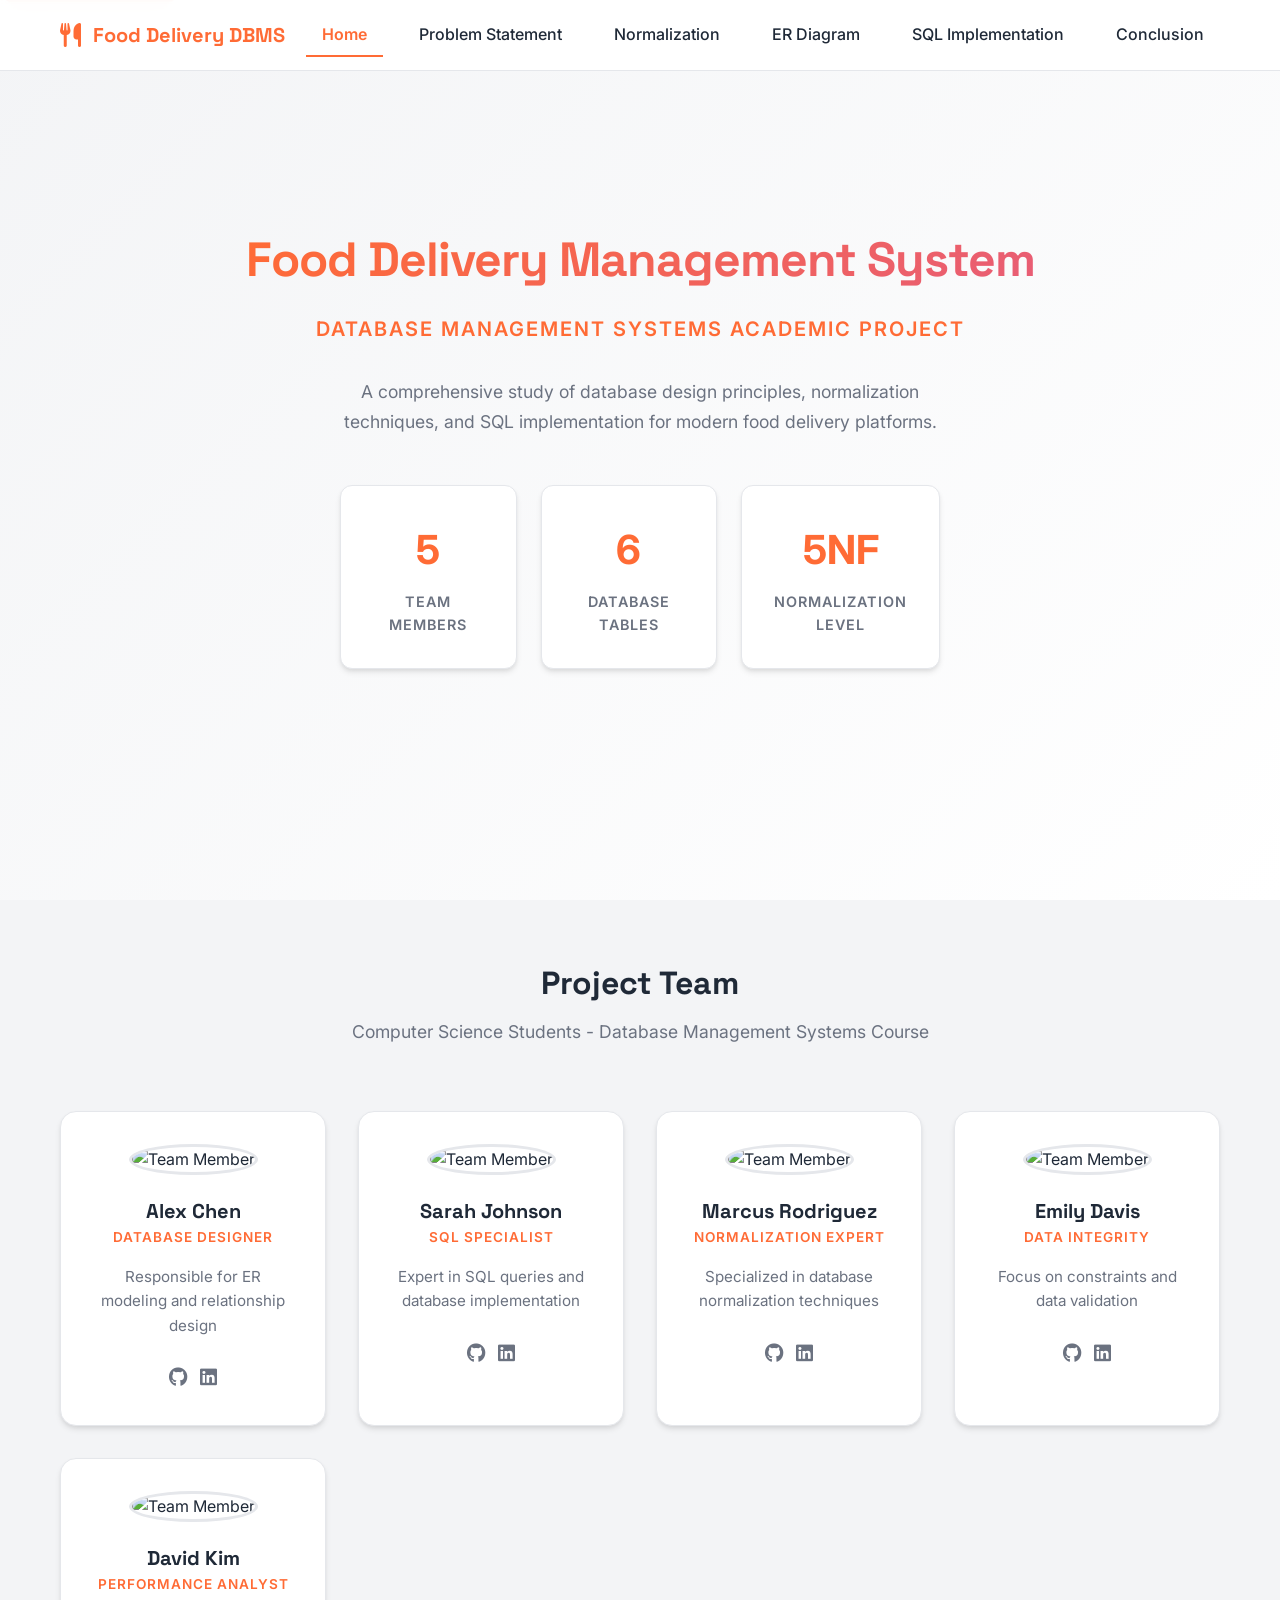
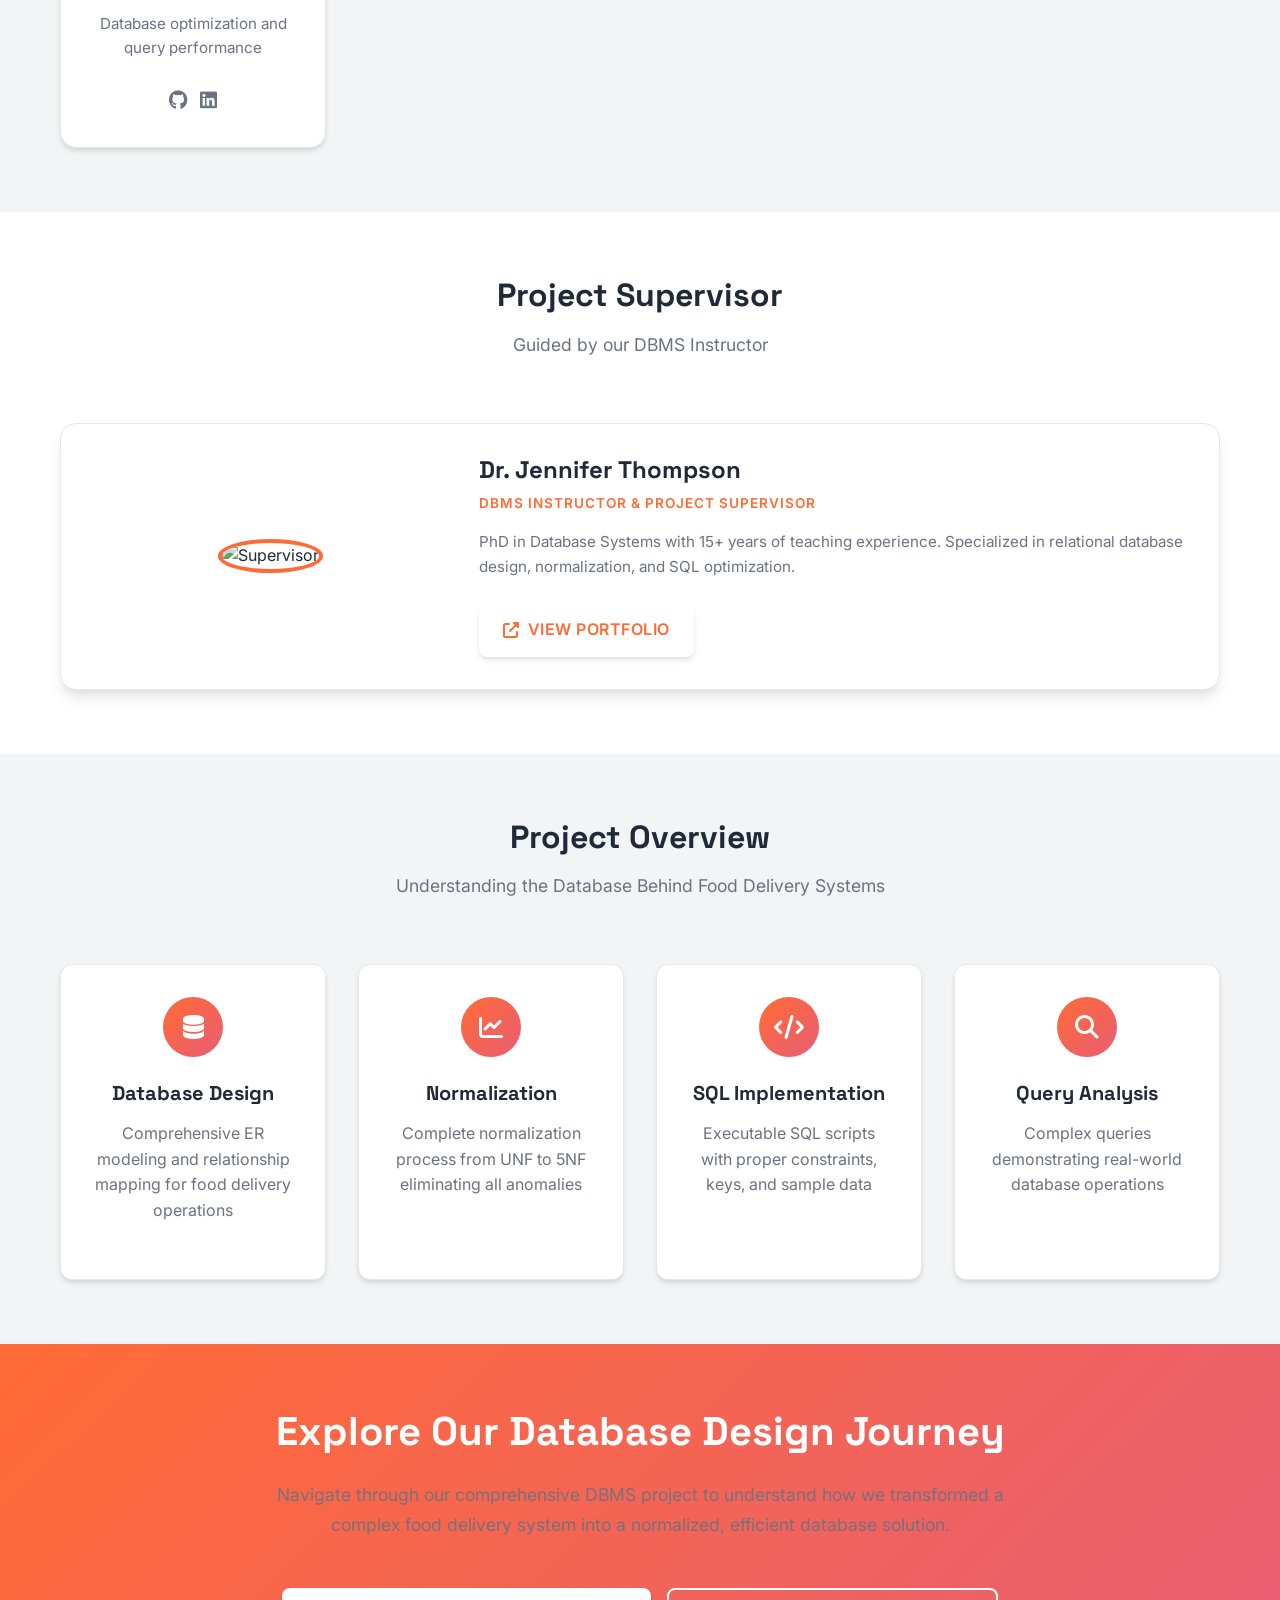
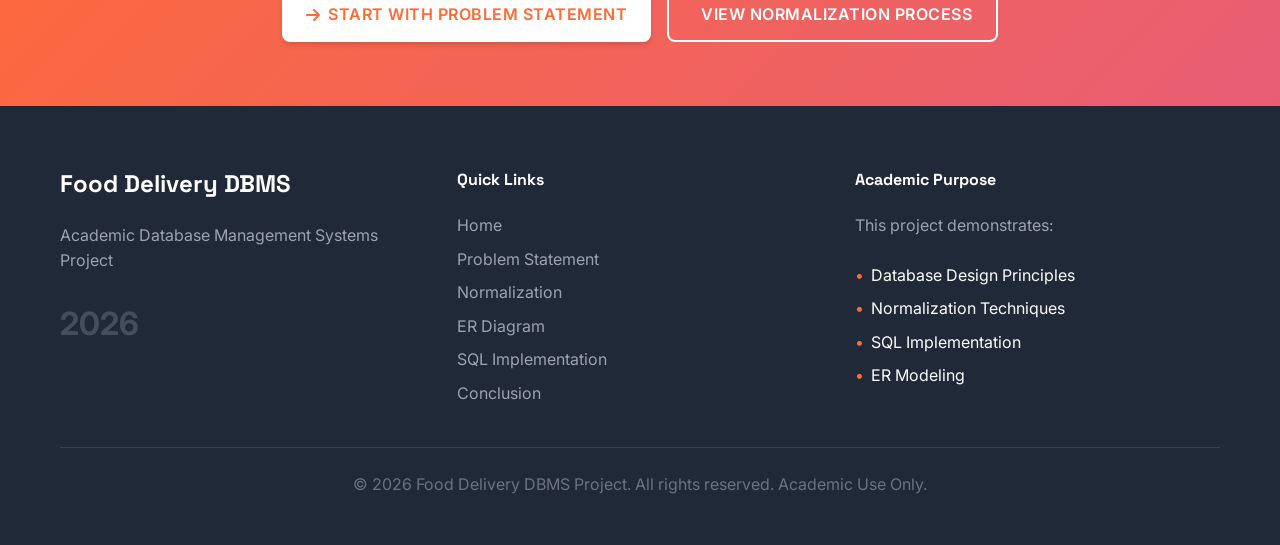
==== index.html @ e5bb0748 "intial commit" ====
<!DOCTYPE html>
<html lang="en">
<head>
    <meta charset="UTF-8">
    <meta name="viewport" content="width=device-width, initial-scale=1.0">
    <title>Food Delivery Management System - DBMS Project</title>
    <meta name="description" content="Academic Database Management Systems project for Food Delivery Management">
    <meta name="keywords" content="DBMS, Database, Food Delivery, Academic Project, Normalization">
    <meta name="author" content="Computer Science Students">
    
    <!-- Favicon -->
    <link rel="icon" type="image/x-icon" href="data:image/svg+xml,<svg xmlns=%22http://www.w3.org/2000/svg%22 viewBox=%220 0 100 100%22><text y=%22.9em%22 font-size=%2290%22>🍕</text></svg>">
    
    <!-- CSS -->
    <link rel="stylesheet" href="css/style.css">
    
    <!-- Google Fonts -->
    <link rel="preconnect" href="https://fonts.googleapis.com">
    <link rel="preconnect" href="https://fonts.gstatic.com" crossorigin>
    <link href="https://fonts.googleapis.com/css2?family=Inter:wght@300;400;500;600;700&family=Space+Grotesk:wght@400;500;600;700&display=swap" rel="stylesheet">
    
    <!-- Font Awesome for icons -->
    <link rel="stylesheet" href="https://cdnjs.cloudflare.com/ajax/libs/font-awesome/6.4.0/css/all.min.css">
</head>
<body>
    <!-- Navigation -->
    <nav class="navbar">
        <div class="nav-container">
            <div class="nav-logo">
                <i class="fas fa-utensils"></i>
                <span>Food Delivery DBMS</span>
            </div>
            <ul class="nav-menu">
                <li class="nav-item">
                    <a href="index.html" class="nav-link active">Home</a>
                </li>
                <li class="nav-item">
                    <a href="problem.html" class="nav-link">Problem Statement</a>
                </li>
                <li class="nav-item">
                    <a href="normalization.html" class="nav-link">Normalization</a>
                </li>
                <li class="nav-item">
                    <a href="erdiagram.html" class="nav-link">ER Diagram</a>
                </li>
                <li class="nav-item">
                    <a href="sql.html" class="nav-link">SQL Implementation</a>
                </li>
                <li class="nav-item">
                    <a href="conclusion.html" class="nav-link">Conclusion</a>
                </li>
            </ul>
            <div class="hamburger">
                <span class="bar"></span>
                <span class="bar"></span>
                <span class="bar"></span>
            </div>
        </div>
    </nav>

    <!-- Hero Section -->
    <header class="hero">
        <div class="hero-content">
            <div class="hero-text" data-animate="fade-slide-up">
                <h1>Food Delivery Management System</h1>
                <p class="subtitle">Database Management Systems Academic Project</p>
                <p class="description">
                    A comprehensive study of database design principles, normalization techniques, 
                    and SQL implementation for modern food delivery platforms.
                </p>
            </div>
            <div class="hero-stats" data-animate="fade-slide-up" data-delay="0.2">
                <div class="stat-card">
                    <div class="stat-number">5</div>
                    <div class="stat-label">Team Members</div>
                </div>
                <div class="stat-card">
                    <div class="stat-number">6</div>
                    <div class="stat-label">Database Tables</div>
                </div>
                <div class="stat-card">
                    <div class="stat-number">5NF</div>
                    <div class="stat-label">Normalization Level</div>
                </div>
            </div>
        </div>
    </header>

    <!-- Team Section -->
    <section class="team-section">
        <div class="container">
            <div class="section-header" data-animate="fade-slide-up">
                <h2>Project Team</h2>
                <p>Computer Science Students - Database Management Systems Course</p>
            </div>
            
            <div class="team-grid">
                <!-- Team Member 1 -->
                <div class="team-card" data-animate="card-entrance" data-delay="0.1">
                    <div class="team-avatar">
                        <img src="https://images.unsplash.com/photo-1472099645785-5658abf4ff4e?w=150&h=150&fit=crop&crop=face" alt="Team Member">
                        <div class="avatar-glow"></div>
                    </div>
                    <div class="team-info">
                        <h3>Alex Chen</h3>
                        <p class="role">Database Designer</p>
                        <p class="bio">Responsible for ER modeling and relationship design</p>
                        <div class="social-links">
                            <a href="#" aria-label="GitHub Profile"><i class="fab fa-github"></i></a>
                            <a href="#" aria-label="LinkedIn Profile"><i class="fab fa-linkedin"></i></a>
                        </div>
                    </div>
                </div>

                <!-- Team Member 2 -->
                <div class="team-card" data-animate="card-entrance" data-delay="0.2">
                    <div class="team-avatar">
                        <img src="https://images.unsplash.com/photo-1494790108755-2616b612b786?w=150&h=150&fit=crop&crop=face" alt="Team Member">
                        <div class="avatar-glow"></div>
                    </div>
                    <div class="team-info">
                        <h3>Sarah Johnson</h3>
                        <p class="role">SQL Specialist</p>
                        <p class="bio">Expert in SQL queries and database implementation</p>
                        <div class="social-links">
                            <a href="#" aria-label="GitHub Profile"><i class="fab fa-github"></i></a>
                            <a href="#" aria-label="LinkedIn Profile"><i class="fab fa-linkedin"></i></a>
                        </div>
                    </div>
                </div>

                <!-- Team Member 3 -->
                <div class="team-card" data-animate="card-entrance" data-delay="0.3">
                    <div class="team-avatar">
                        <img src="https://images.unsplash.com/photo-1438761681033-6461ffad8d80?w=150&h=150&fit=crop&crop=face" alt="Team Member">
                        <div class="avatar-glow"></div>
                    </div>
                    <div class="team-info">
                        <h3>Marcus Rodriguez</h3>
                        <p class="role">Normalization Expert</p>
                        <p class="bio">Specialized in database normalization techniques</p>
                        <div class="social-links">
                            <a href="#" aria-label="GitHub Profile"><i class="fab fa-github"></i></a>
                            <a href="#" aria-label="LinkedIn Profile"><i class="fab fa-linkedin"></i></a>
                        </div>
                    </div>
                </div>

                <!-- Team Member 4 -->
                <div class="team-card" data-animate="card-entrance" data-delay="0.4">
                    <div class="team-avatar">
                        <img src="https://images.unsplash.com/photo-1507003211169-0a1dd7228f2d?w=150&h=150&fit=crop&crop=face" alt="Team Member">
                        <div class="avatar-glow"></div>
                    </div>
                    <div class="team-info">
                        <h3>Emily Davis</h3>
                        <p class="role">Data Integrity</p>
                        <p class="bio">Focus on constraints and data validation</p>
                        <div class="social-links">
                            <a href="#" aria-label="GitHub Profile"><i class="fab fa-github"></i></a>
                            <a href="#" aria-label="LinkedIn Profile"><i class="fab fa-linkedin"></i></a>
                        </div>
                    </div>
                </div>

                <!-- Team Member 5 -->
                <div class="team-card" data-animate="card-entrance" data-delay="0.5">
                    <div class="team-avatar">
                        <img src="https://images.unsplash.com/photo-1519085360753-af0119f7cbe7?w=150&h=150&fit=crop&crop=face" alt="Team Member">
                        <div class="avatar-glow"></div>
                    </div>
                    <div class="team-info">
                        <h3>David Kim</h3>
                        <p class="role">Performance Analyst</p>
                        <p class="bio">Database optimization and query performance</p>
                        <div class="social-links">
                            <a href="#" aria-label="GitHub Profile"><i class="fab fa-github"></i></a>
                            <a href="#" aria-label="LinkedIn Profile"><i class="fab fa-linkedin"></i></a>
                        </div>
                    </div>
                </div>
            </div>
        </div>
    </section>

    <!-- Supervisor Section -->
    <section class="supervisor-section">
        <div class="container">
            <div class="section-header" data-animate="fade-slide-up">
                <h2>Project Supervisor</h2>
                <p>Guided by our DBMS Instructor</p>
            </div>
            
            <div class="supervisor-card" data-animate="card-entrance" data-delay="0.1">
                <div class="supervisor-avatar">
                    <img src="https://images.unsplash.com/photo-1507003211169-0a1dd7228f2d?w=200&h=200&fit=crop&crop=face" alt="Supervisor">
                    <div class="avatar-glow supervisor-glow"></div>
                </div>
                <div class="supervisor-info">
                    <h3>Dr. Jennifer Thompson</h3>
                    <p class="role">DBMS Instructor & Project Supervisor</p>
                    <p class="bio">
                        PhD in Database Systems with 15+ years of teaching experience. 
                        Specialized in relational database design, normalization, and SQL optimization.
                    </p>
                    <div class="supervisor-actions">
                        <a href="#" class="btn btn-primary" aria-label="View Supervisor Portfolio">
                            <i class="fas fa-external-link-alt"></i> View Portfolio
                        </a>
                        <a href="mailto:jthompson@university.edu" class="btn btn-secondary" aria-label="Email Supervisor">
                            <i class="fas fa-envelope"></i> Contact
                        </a>
                    </div>
                </div>
            </div>
        </div>
    </section>

    <!-- Project Overview Section -->
    <section class="overview-section">
        <div class="container">
            <div class="section-header" data-animate="fade-slide-up">
                <h2>Project Overview</h2>
                <p>Understanding the Database Behind Food Delivery Systems</p>
            </div>
            
            <div class="overview-grid">
                <div class="overview-card" data-animate="card-entrance" data-delay="0.1">
                    <div class="card-icon">
                        <i class="fas fa-database"></i>
                    </div>
                    <h3>Database Design</h3>
                    <p>Comprehensive ER modeling and relationship mapping for food delivery operations</p>
                </div>
                
                <div class="overview-card" data-animate="card-entrance" data-delay="0.2">
                    <div class="card-icon">
                        <i class="fas fa-chart-line"></i>
                    </div>
                    <h3>Normalization</h3>
                    <p>Complete normalization process from UNF to 5NF eliminating all anomalies</p>
                </div>
                
                <div class="overview-card" data-animate="card-entrance" data-delay="0.3">
                    <div class="card-icon">
                        <i class="fas fa-code"></i>
                    </div>
                    <h3>SQL Implementation</h3>
                    <p>Executable SQL scripts with proper constraints, keys, and sample data</p>
                </div>
                
                <div class="overview-card" data-animate="card-entrance" data-delay="0.4">
                    <div class="card-icon">
                        <i class="fas fa-search"></i>
                    </div>
                    <h3>Query Analysis</h3>
                    <p>Complex queries demonstrating real-world database operations</p>
                </div>
            </div>
        </div>
    </section>

    <!-- Navigation CTA -->
    <section class="cta-section">
        <div class="container">
            <div class="cta-content" data-animate="fade-slide-up">
                <h2>Explore Our Database Design Journey</h2>
                <p class="cta-description">
                    Navigate through our comprehensive DBMS project to understand 
                    how we transformed a complex food delivery system into a normalized, 
                    efficient database solution.
                </p>
                <div class="cta-buttons">
                    <a href="problem.html" class="btn btn-primary">
                        <i class="fas fa-arrow-right"></i> Start with Problem Statement
                    </a>
                    <a href="normalization.html" class="btn btn-secondary">
                        <i class="fas fa-chart-network"></i> View Normalization Process
                    </a>
                </div>
            </div>
        </div>
    </section>

    <!-- Footer -->
    <footer class="footer">
        <div class="container">
            <div class="footer-content">
                <div class="footer-section">
                    <h3>Food Delivery DBMS</h3>
                    <p>Academic Database Management Systems Project</p>
                    <p class="footer-year">2026</p>
                </div>
                
                <div class="footer-section">
                    <h4>Quick Links</h4>
                    <ul>
                        <li><a href="index.html">Home</a></li>
                        <li><a href="problem.html">Problem Statement</a></li>
                        <li><a href="normalization.html">Normalization</a></li>
                        <li><a href="erdiagram.html">ER Diagram</a></li>
                        <li><a href="sql.html">SQL Implementation</a></li>
                        <li><a href="conclusion.html">Conclusion</a></li>
                    </ul>
                </div>
                
                <div class="footer-section">
                    <h4>Academic Purpose</h4>
                    <p>This project demonstrates:</p>
                    <ul class="footer-list">
                        <li>Database Design Principles</li>
                        <li>Normalization Techniques</li>
                        <li>SQL Implementation</li>
                        <li>ER Modeling</li>
                    </ul>
                </div>
            </div>
            
            <div class="footer-bottom">
                <p>&copy; 2026 Food Delivery DBMS Project. All rights reserved. Academic Use Only.</p>
            </div>
        </div>
    </footer>

    <!-- Scroll Progress Indicator -->
    <div class="scroll-progress">
        <div class="progress-bar"></div>
    </div>

    <!-- Back to Top Button -->
    <button class="back-to-top" aria-label="Back to top">
        <i class="fas fa-arrow-up"></i>
    </button>

    <!-- JavaScript -->
    <script src="js/script.js"></script>
</body>
</html>
---- css/style.css ----
/* CSS Custom Properties for Academic Theme */
:root {
    /* Food Delivery Color Palette */
    --primary-color: #FF6B35; /* Warm Orange */
    --secondary-color: #E85D75; /* Soft Red */
    --accent-color: #4CAF50; /* Fresh Green */
    --text-primary: #1f2937; /* Dark Gray */
    --text-secondary: #6b7280; /* Medium Gray */
    --text-light: #f9fafb; /* Light Text */
    --bg-primary: #ffffff; /* White Background */
    --bg-secondary: #f3f4f6; /* Light Gray Background */
    --card-bg: #ffffff; /* Card Background */
    --border-color: #e5e7eb; /* Border Color */
    
    /* Typography */
    --font-family-primary: 'Inter', -apple-system, BlinkMacSystemFont, 'Segoe UI', Roboto, sans-serif;
    --font-family-heading: 'Space Grotesk', monospace;
    
    /* Spacing */
    --spacing-xs: 8px;
    --spacing-sm: 16px;
    --spacing-md: 24px;
    --spacing-lg: 32px;
    --spacing-xl: 48px;
    --spacing-xxl: 64px;
    
    /* Shadows */
    --shadow-sm: 0 1px 2px 0 rgba(0, 0, 0, 0.05);
    --shadow-md: 0 4px 6px -1px rgba(0, 0, 0, 0.1), 0 2px 4px -1px rgba(0, 0, 0, 0.06);
    --shadow-lg: 0 10px 15px -3px rgba(0, 0, 0, 0.1), 0 4px 6px -2px rgba(0, 0, 0, 0.05);
    
    /* Transitions */
    --transition-speed: 0.3s;
    --easing-function: cubic-bezier(0.4, 0, 0.2, 1);
}

/* Reduced Motion Support */
@media (prefers-reduced-motion: reduce) {
    :root {
        --transition-speed: 0.1s;
    }
}

/* Base Styles */
* {
    box-sizing: border-box;
    margin: 0;
    padding: 0;
}

html {
    scroll-behavior: smooth;
}

body {
    font-family: var(--font-family-primary);
    color: var(--text-primary);
    line-height: 1.6;
    background-color: var(--bg-primary);
}

/* Container */
.container {
    max-width: 1200px;
    margin: 0 auto;
    padding: 0 20px;
}

/* Typography */
h1, h2, h3, h4, h5, h6 {
    font-family: var(--font-family-heading);
    font-weight: 700;
    line-height: 1.2;
    margin-bottom: var(--spacing-md);
    color: var(--text-primary);
}

h1 {
    font-size: 3rem;
    letter-spacing: -1px;
}

h2 {
    font-size: 2.5rem;
    margin-bottom: var(--spacing-sm);
}

h3 {
    font-size: 1.5rem;
}

p {
    margin-bottom: var(--spacing-md);
    color: var(--text-secondary);
    font-size: 1rem;
}

.subtitle {
    font-size: 1.25rem;
    color: var(--primary-color);
    font-weight: 600;
    text-transform: uppercase;
    letter-spacing: 2px;
    margin-bottom: var(--spacing-lg);
}

/* Navigation */
.navbar {
    position: fixed;
    top: 0;
    left: 0;
    width: 100%;
    background: rgba(255, 255, 255, 0.95);
    backdrop-filter: blur(10px);
    -webkit-backdrop-filter: blur(10px);
    border-bottom: 1px solid var(--border-color);
    z-index: 1000;
    transition: all var(--transition-speed) var(--easing-function);
}

.nav-container {
    max-width: 1200px;
    margin: 0 auto;
    padding: 0 20px;
    display: flex;
    justify-content: space-between;
    align-items: center;
    height: 70px;
}

.nav-logo {
    display: flex;
    align-items: center;
    gap: 12px;
    font-family: var(--font-family-heading);
    font-weight: 700;
    font-size: 1.25rem;
    color: var(--primary-color);
    text-decoration: none;
}

.nav-logo i {
    font-size: 1.5rem;
}

.nav-menu {
    display: flex;
    list-style: none;
    gap: 20px;
}

.nav-link {
    text-decoration: none;
    color: var(--text-primary);
    font-weight: 500;
    padding: 8px 16px;
    border-radius: 6px;
    transition: all var(--transition-speed) var(--easing-function);
    position: relative;
}

.nav-link:hover {
    color: var(--primary-color);
    background-color: rgba(255, 107, 53, 0.1);
}

.nav-link.active {
    color: var(--primary-color);
    font-weight: 600;
}

.nav-link.active::after {
    content: '';
    position: absolute;
    bottom: -5px;
    left: 0;
    width: 100%;
    height: 2px;
    background-color: var(--primary-color);
}

.hamburger {
    display: none;
    flex-direction: column;
    cursor: pointer;
}

.bar {
    width: 25px;
    height: 3px;
    background-color: var(--text-primary);
    margin: 3px 0;
    transition: 0.3s;
    border-radius: 2px;
}

/* Hero Section */
.hero {
    min-height: 100vh;
    display: flex;
    align-items: center;
    justify-content: center;
    background: linear-gradient(135deg, var(--bg-secondary) 0%, var(--bg-primary) 100%);
    position: relative;
    padding: 100px 0;
}

.hero-content {
    text-align: center;
    max-width: 800px;
}

.hero-text h1 {
    margin-bottom: var(--spacing-md);
    background: linear-gradient(135deg, var(--primary-color), var(--secondary-color));
    -webkit-background-clip: text;
    -webkit-text-fill-color: transparent;
    background-clip: text;
}

.description {
    font-size: 1.1rem;
    color: var(--text-secondary);
    max-width: 600px;
    margin: 0 auto var(--spacing-xl);
    line-height: 1.7;
}

.hero-stats {
    display: grid;
    grid-template-columns: repeat(3, 1fr);
    gap: var(--spacing-md);
    max-width: 600px;
    margin: 0 auto;
}

.stat-card {
    background: var(--card-bg);
    padding: var(--spacing-lg);
    border-radius: 12px;
    box-shadow: var(--shadow-md);
    text-align: center;
    border: 1px solid var(--border-color);
    transition: all var(--transition-speed) var(--easing-function);
}

.stat-card:hover {
    transform: translateY(-5px);
    box-shadow: var(--shadow-lg);
    border-color: var(--primary-color);
}

.stat-number {
    font-size: 2.5rem;
    font-weight: 700;
    color: var(--primary-color);
    margin-bottom: 8px;
}

.stat-label {
    font-size: 0.9rem;
    color: var(--text-secondary);
    text-transform: uppercase;
    letter-spacing: 1px;
    font-weight: 600;
}

/* Section Headers */
.section-header {
    text-align: center;
    margin-bottom: var(--spacing-xxl);
}

.section-header h2 {
    font-size: 2rem;
    margin-bottom: var(--spacing-sm);
}

.section-header p {
    font-size: 1.1rem;
    color: var(--text-secondary);
    max-width: 600px;
    margin: 0 auto;
}

/* Team Section */
.team-section {
    padding: var(--spacing-xxl) 0;
    background-color: var(--bg-secondary);
}

.team-grid {
    display: grid;
    grid-template-columns: repeat(auto-fit, minmax(250px, 1fr));
    gap: var(--spacing-lg);
}

.team-card {
    background: var(--card-bg);
    padding: var(--spacing-lg);
    border-radius: 16px;
    box-shadow: var(--shadow-md);
    border: 1px solid var(--border-color);
    transition: all var(--transition-speed) var(--easing-function);
    text-align: center;
    position: relative;
    overflow: hidden;
}

.team-card::before {
    content: '';
    position: absolute;
    top: 0;
    left: 0;
    right: 0;
    height: 4px;
    background: linear-gradient(90deg, var(--primary-color), var(--secondary-color));
    transform: scaleX(0);
    transform-origin: left;
    transition: transform var(--transition-speed) var(--easing-function);
}

.team-card:hover {
    transform: translateY(-5px);
    box-shadow: var(--shadow-lg);
    border-color: var(--primary-color);
}

.team-card:hover::before {
    transform: scaleX(1);
}

.team-avatar {
    position: relative;
    margin-bottom: var(--spacing-md);
}

.team-avatar img {
    width: 100px;
    height: 100px;
    border-radius: 50%;
    border: 3px solid var(--border-color);
    object-fit: cover;
    transition: all var(--transition-speed) var(--easing-function);
}

.avatar-glow {
    position: absolute;
    top: 50%;
    left: 50%;
    width: 120px;
    height: 120px;
    border-radius: 50%;
    background: radial-gradient(circle, rgba(255, 107, 53, 0.2) 0%, transparent 70%);
    transform: translate(-50%, -50%);
    filter: blur(10px);
    opacity: 0;
    transition: opacity var(--transition-speed) var(--easing-function);
}

.team-card:hover .avatar-glow {
    opacity: 1;
}

.team-card:hover .team-avatar img {
    transform: scale(1.05);
    border-color: var(--primary-color);
}

.team-info h3 {
    font-size: 1.25rem;
    margin-bottom: 4px;
}

.role {
    color: var(--primary-color);
    font-weight: 600;
    font-size: 0.85rem;
    text-transform: uppercase;
    letter-spacing: 1px;
    margin-bottom: var(--spacing-sm);
}

.bio {
    font-size: 0.95rem;
    color: var(--text-secondary);
    margin-bottom: var(--spacing-md);
    line-height: 1.6;
}

.social-links {
    display: flex;
    justify-content: center;
    gap: 12px;
}

.social-links a {
    color: var(--text-secondary);
    font-size: 1.2rem;
    transition: all var(--transition-speed) var(--easing-function);
    text-decoration: none;
}

.social-links a:hover {
    color: var(--primary-color);
    transform: translateY(-2px);
}

/* Supervisor Section */
.supervisor-section {
    padding: var(--spacing-xxl) 0;
    background-color: var(--bg-primary);
}

.supervisor-card {
    background: var(--card-bg);
    border-radius: 16px;
    box-shadow: var(--shadow-lg);
    border: 1px solid var(--border-color);
    padding: var(--spacing-lg);
    display: grid;
    grid-template-columns: 1fr 2fr;
    gap: var(--spacing-lg);
    align-items: center;
    transition: all var(--transition-speed) var(--easing-function);
}

.supervisor-avatar {
    position: relative;
    justify-self: center;
}

.supervisor-avatar img {
    width: 150px;
    height: 150px;
    border-radius: 50%;
    border: 4px solid var(--primary-color);
    object-fit: cover;
}

.supervisor-glow {
    width: 170px;
    height: 170px;
    background: radial-gradient(circle, rgba(255, 107, 53, 0.3) 0%, transparent 70%);
}

.supervisor-info h3 {
    font-size: 1.5rem;
    margin-bottom: 8px;
}

.supervisor-actions {
    display: flex;
    gap: 12px;
    margin-top: var(--spacing-md);
}

/* Overview Section */
.overview-section {
    padding: var(--spacing-xxl) 0;
    background-color: var(--bg-secondary);
}

.overview-grid {
    display: grid;
    grid-template-columns: repeat(auto-fit, minmax(250px, 1fr));
    gap: var(--spacing-lg);
}

.overview-card {
    background: var(--card-bg);
    padding: var(--spacing-lg);
    border-radius: 12px;
    box-shadow: var(--shadow-md);
    border: 1px solid var(--border-color);
    transition: all var(--transition-speed) var(--easing-function);
    text-align: center;
}

.overview-card:hover {
    transform: translateY(-5px);
    box-shadow: var(--shadow-lg);
    border-color: var(--primary-color);
}

.card-icon {
    width: 60px;
    height: 60px;
    background: linear-gradient(135deg, var(--primary-color), var(--secondary-color));
    border-radius: 50%;
    display: flex;
    align-items: center;
    justify-content: center;
    margin: 0 auto var(--spacing-md);
    color: white;
    font-size: 1.5rem;
}

.overview-card h3 {
    font-size: 1.25rem;
    margin-bottom: var(--spacing-sm);
}

/* CTA Section */
.cta-section {
    padding: var(--spacing-xxl) 0;
    background: linear-gradient(135deg, var(--primary-color), var(--secondary-color));
    color: white;
    text-align: center;
}

.cta-content {
    max-width: 800px;
    margin: 0 auto;
}

.cta-content h2 {
    font-size: 2.5rem;
    margin-bottom: var(--spacing-md);
    color: white;
}

.cta-description {
    font-size: 1.1rem;
    margin-bottom: var(--spacing-xl);
    opacity: 0.9;
    line-height: 1.7;
}

.cta-buttons {
    display: flex;
    justify-content: center;
    gap: 16px;
    flex-wrap: wrap;
}

/* Buttons */
.btn {
    display: inline-flex;
    align-items: center;
    gap: 8px;
    padding: 12px 24px;
    border-radius: 8px;
    text-decoration: none;
    font-weight: 600;
    font-size: 1rem;
    transition: all var(--transition-speed) var(--easing-function);
    border: none;
    cursor: pointer;
    text-transform: uppercase;
    letter-spacing: 0.5px;
}

.btn-primary {
    background-color: white;
    color: var(--primary-color);
    box-shadow: var(--shadow-md);
}

.btn-primary:hover {
    transform: translateY(-2px);
    box-shadow: var(--shadow-lg);
}

.btn-secondary {
    background-color: transparent;
    color: white;
    border: 2px solid white;
}

.btn-secondary:hover {
    background-color: white;
    color: var(--primary-color);
}

/* Footer */
.footer {
    background-color: var(--text-primary);
    color: white;
    padding: var(--spacing-xxl) 0 var(--spacing-md);
}

.footer-content {
    display: grid;
    grid-template-columns: repeat(auto-fit, minmax(250px, 1fr));
    gap: var(--spacing-lg);
    margin-bottom: var(--spacing-lg);
}

.footer-section h3, .footer-section h4 {
    color: white;
    margin-bottom: var(--spacing-md);
}

.footer-section p {
    color: #9ca3af;
    margin-bottom: var(--spacing-md);
}

.footer-year {
    font-size: 2rem;
    font-weight: 700;
    opacity: 0.3;
    margin-bottom: 0;
}

.footer-section ul {
    list-style: none;
    padding: 0;
}

.footer-section li {
    margin-bottom: 8px;
}

.footer-section a {
    color: #9ca3af;
    text-decoration: none;
    transition: color var(--transition-speed) var(--easing-function);
}

.footer-section a:hover {
    color: white;
}

.footer-list li {
    position: relative;
    padding-left: 16px;
}

.footer-list li::before {
    content: '•';
    position: absolute;
    left: 0;
    color: var(--primary-color);
}

.footer-bottom {
    border-top: 1px solid #374151;
    padding-top: var(--spacing-md);
    text-align: center;
    color: #9ca3af;
}

/* Scroll Progress Indicator */
.scroll-progress {
    position: fixed;
    top: 0;
    left: 0;
    width: 100%;
    height: 4px;
    background: rgba(255, 255, 255, 0.1);
    z-index: 9999;
    backdrop-filter: blur(4px);
    -webkit-backdrop-filter: blur(4px);
}

.progress-bar {
    height: 100%;
    width: 0%;
    background: linear-gradient(90deg, var(--primary-color), var(--secondary-color), var(--accent-color));
    box-shadow: 0 0 10px rgba(255, 107, 53, 0.5);
    transition: width 0.1s linear;
}

/* Back to Top Button */
.back-to-top {
    position: fixed;
    bottom: 30px;
    right: 30px;
    width: 50px;
    height: 50px;
    border-radius: 50%;
    background: var(--primary-color);
    color: white;
    border: none;
    cursor: pointer;
    display: flex;
    align-items: center;
    justify-content: center;
    font-size: 1.2rem;
    box-shadow: var(--shadow-lg);
    transition: all var(--transition-speed) var(--easing-function);
    opacity: 0;
    visibility: hidden;
    z-index: 1000;
}

.back-to-top.visible {
    opacity: 1;
    visibility: visible;
}

.back-to-top:hover {
    transform: translateY(-3px);
    background-color: #e55a30;
}

/* Animations */
[data-animate="fade-slide-up"] {
    opacity: 0;
    transform: translateY(30px);
    transition: opacity var(--transition-speed) var(--easing-function), 
                transform var(--transition-speed) var(--easing-function);
}

[data-animate="card-entrance"] {
    opacity: 0;
    transform: translateY(40px) scale(0.95);
    transition: opacity var(--transition-speed) var(--easing-function),
                transform var(--transition-speed) var(--easing-function);
}

/* Active Animation States */
.animate-visible {
    opacity: 1 !important;
    transform: translateY(0) scale(1) !important;
}

/* Responsive Design */
@media (max-width: 768px) {
    .nav-menu {
        position: fixed;
        left: -100%;
        top: 70px;
        flex-direction: column;
        background-color: white;
        width: 100%;
        text-align: center;
        transition: 0.3s;
        box-shadow: var(--shadow-lg);
        padding: var(--spacing-lg);
        gap: 16px;
    }
    
    .nav-menu.active {
        left: 0;
    }
    
    .hamburger {
        display: flex;
    }
    
    .hamburger.active .bar:nth-child(2) {
        opacity: 0;
    }
    
    .hamburger.active .bar:nth-child(1) {
        transform: translateY(8px) rotate(45deg);
    }
    
    .hamburger.active .bar:nth-child(3) {
        transform: translateY(-8px) rotate(-45deg);
    }
    
    h1 {
        font-size: 2.5rem;
    }
    
    h2 {
        font-size: 2rem;
    }
    
    .hero-stats {
        grid-template-columns: 1fr;
        gap: var(--spacing-sm);
    }
    
    .supervisor-card {
        grid-template-columns: 1fr;
        text-align: center;
    }
    
    .cta-buttons {
        flex-direction: column;
        align-items: center;
    }
    
    .back-to-top {
        bottom: 20px;
        right: 20px;
        width: 40px;
        height: 40px;
        font-size: 1rem;
    }
}

@media (max-width: 480px) {
    .container {
        padding: 0 16px;
    }
    
    h1 {
        font-size: 2rem;
    }
    
    h2 {
        font-size: 1.5rem;
    }
    
    .team-card, .overview-card {
        padding: var(--spacing-md);
    }
    
    .supervisor-card {
        padding: var(--spacing-md);
    }
}

/* Print Styles */
@media print {
    body {
        background: white !important;
        color: black !important;
    }
    
    .navbar, .scroll-progress, .back-to-top, .hamburger {
        display: none !important;
    }
    
    .team-card, .overview-card, .supervisor-card {
        background: white !important;
        border: 1px solid #ccc !important;
        box-shadow: none !important;
        break-inside: avoid;
    }
    
    .hero {
        background: white !important;
    }
    
    .hero-text h1 {
        background: transparent !important;
        -webkit-background-clip: initial !important;
        color: black !important;
    }
    
    .footer {
        background: #f3f4f6 !important;
        color: black !important;
    }
    
    .footer-content {
        grid-template-columns: 1fr;
    }
}

/* High Contrast Mode */
@media (prefers-contrast: high) {
    :root {
        --border-color: #000000;
        --text-secondary: #000000;
    }
    
    .team-card, .overview-card, .supervisor-card {
        border: 2px solid #000000;
    }
    
    .nav-link.active::after {
        background-color: #000000;
    }
}

/* Reduced Motion */
@media (prefers-reduced-motion: reduce) {
    * {
        animation-duration: 0.01ms !important;
        animation-iteration-count: 1 !important;
        transition-duration: 0.01ms !important;
    }
}

/* Accessibility */
a:focus, button:focus, input:focus {
    outline: 3px solid var(--primary-color);
    outline-offset: 2px;
}

/* Skip to content link */
.skip-link {
    position: absolute;
    top: -40px;
    left: 6px;
    background: var(--primary-color);
    color: white;
    padding: 8px;
    z-index: 100;
    text-decoration: none;
    border-radius: 4px;
}

.skip-link:focus {
    top: 6px;
}
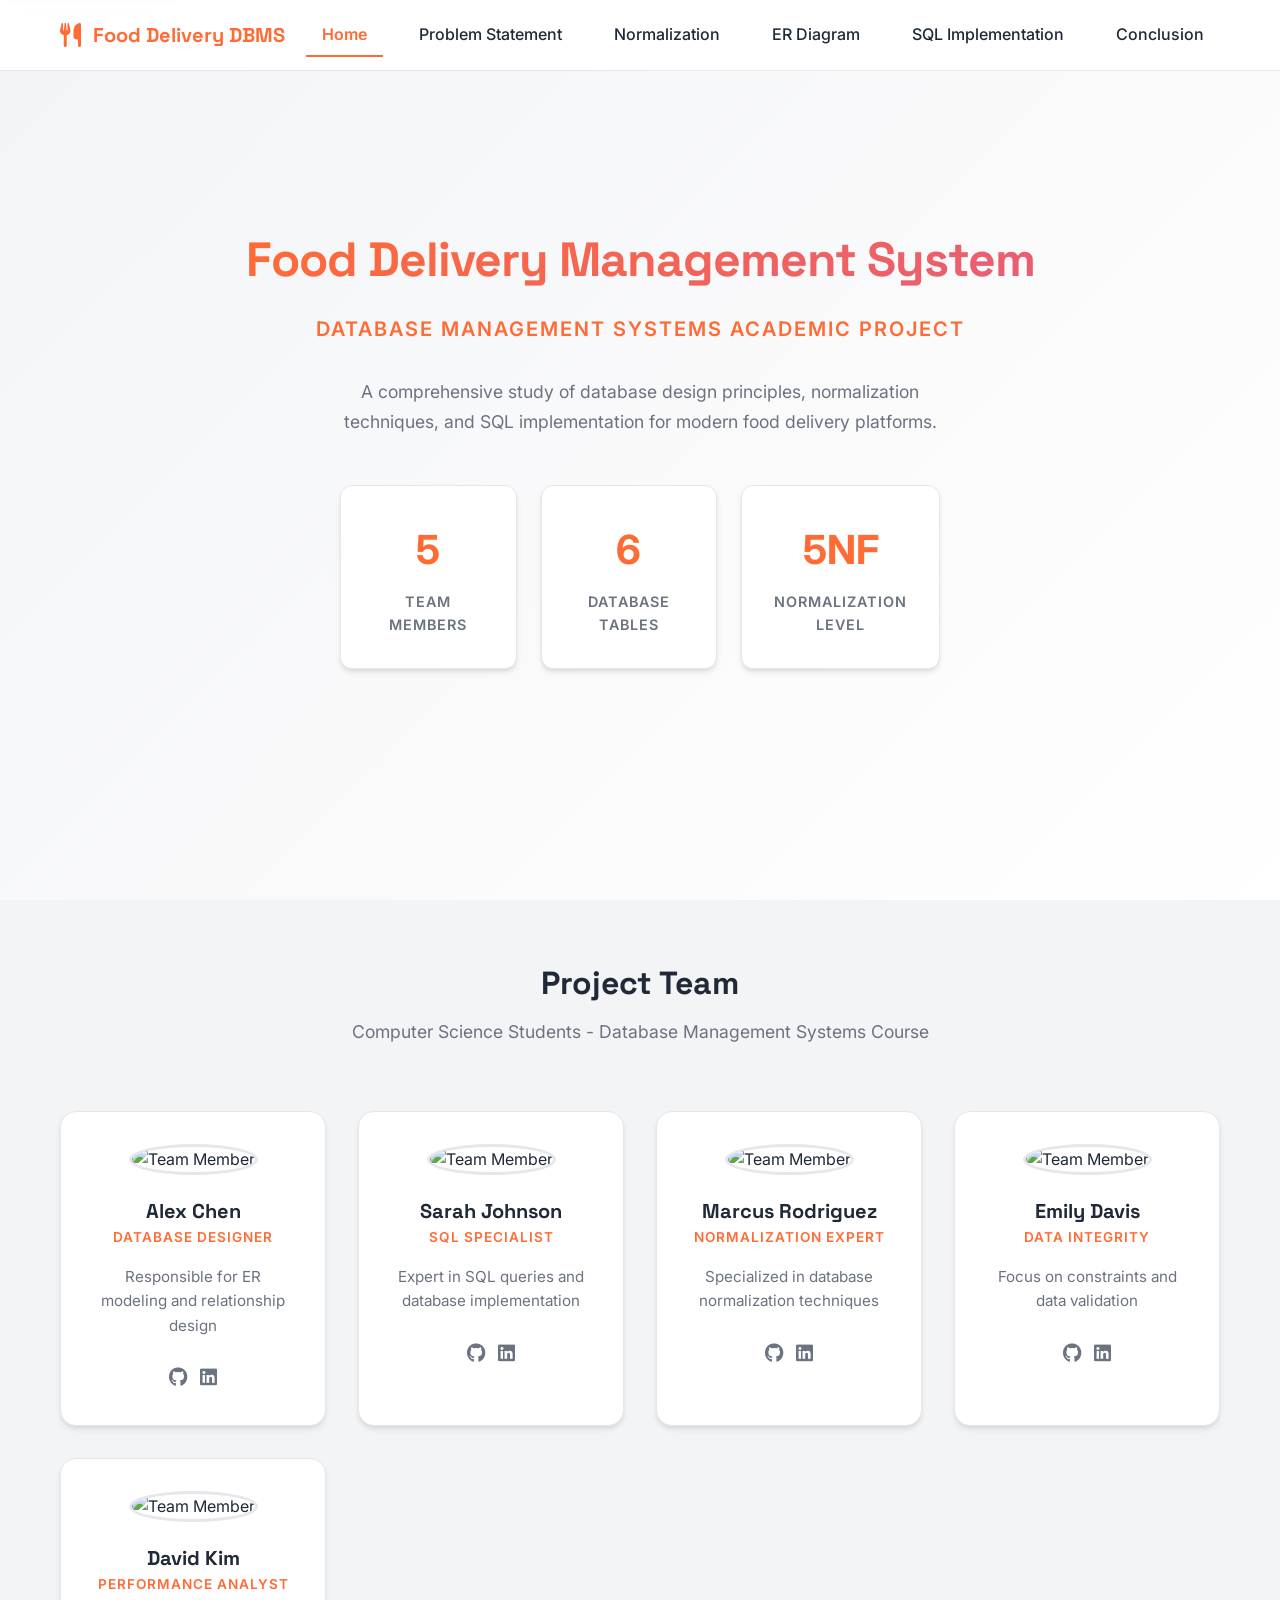
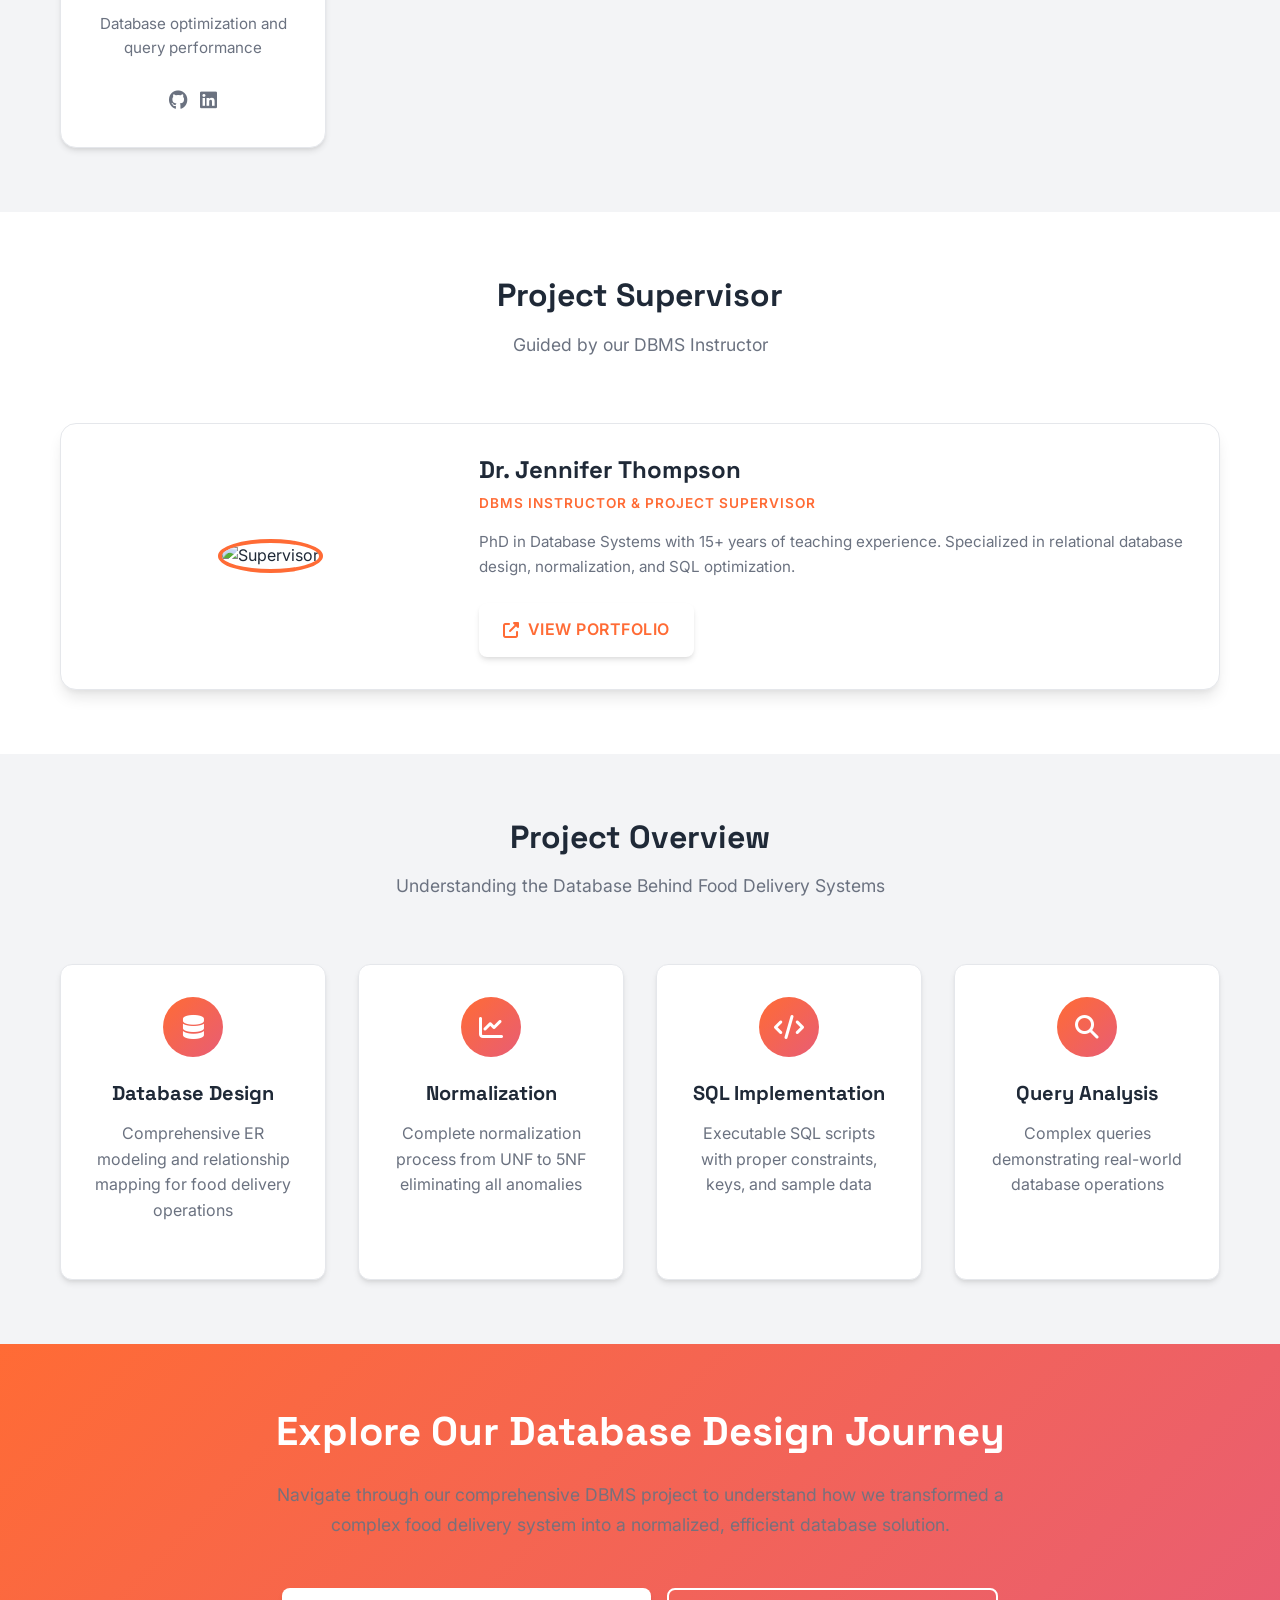
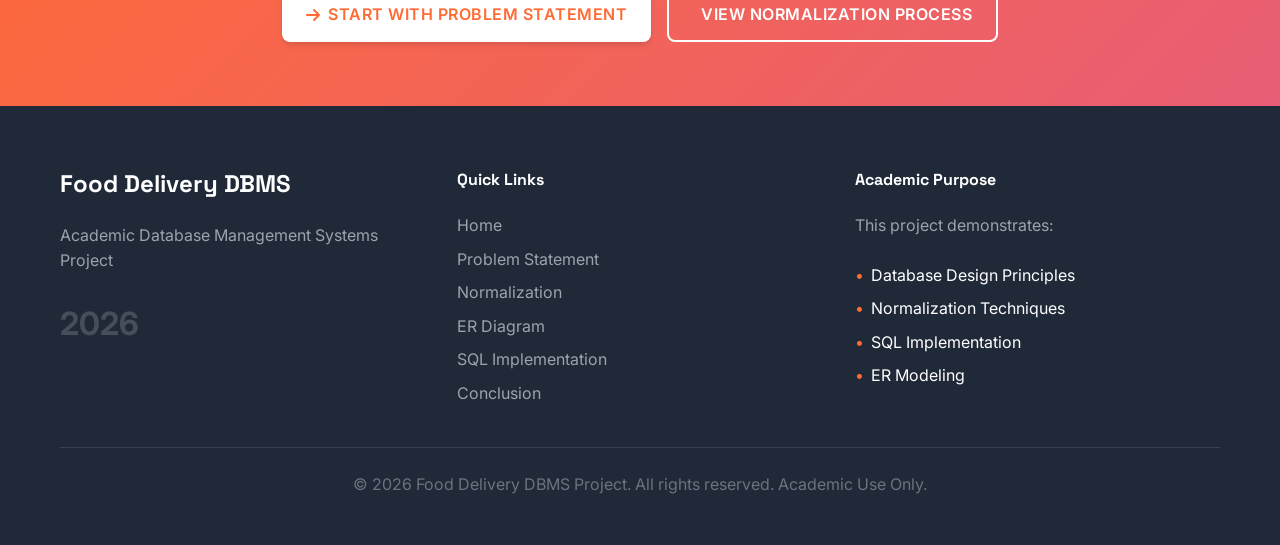
==== commit 6a4b1c22: "intial commit" ====
--- a/index.html
+++ b/index.html
@@ -69,7 +69,7 @@
                     and SQL implementation for modern food delivery platforms.
                 </p>
             </div>
-            <div class="hero-stats" data-animate="fade-slide-up" data-delay="0.2">
+            <div class="hero-stats" data-animate="bounce-in" data-delay="0.2">
                 <div class="stat-card">
                     <div class="stat-number">5</div>
                     <div class="stat-label">Team Members</div>
--- a/css/style.css
+++ b/css/style.css
@@ -696,114 +696,567 @@
     background-color: #e55a30;
 }
 
-/* Animations */
+/* Advanced 2026-Level Animations */
 [data-animate="fade-slide-up"] {
     opacity: 0;
     transform: translateY(30px);
-    transition: opacity var(--transition-speed) var(--easing-function), 
-                transform var(--transition-speed) var(--easing-function);
+    transition: opacity 0.8s cubic-bezier(0.25, 0.46, 0.45, 0.94),
+                transform 0.8s cubic-bezier(0.25, 0.46, 0.45, 0.94);
+}
+
+[data-animate="fade-slide-up-delayed"] {
+    opacity: 0;
+    transform: translateY(30px);
+    transition: opacity 0.8s cubic-bezier(0.25, 0.46, 0.45, 0.94),
+                transform 0.8s cubic-bezier(0.25, 0.46, 0.45, 0.94);
 }
 
 [data-animate="card-entrance"] {
     opacity: 0;
-    transform: translateY(40px) scale(0.95);
-    transition: opacity var(--transition-speed) var(--easing-function),
-                transform var(--transition-speed) var(--easing-function);
-}
-
-/* Active Animation States */
+    transform: translateY(40px) scale(0.95) rotateX(10deg);
+    transition: opacity 0.8s cubic-bezier(0.25, 0.46, 0.45, 0.94),
+                transform 0.8s cubic-bezier(0.25, 0.46, 0.45, 0.94);
+}
+
+[data-animate="slide-in-left"] {
+    opacity: 0;
+    transform: translateX(-50px);
+    transition: opacity 0.8s cubic-bezier(0.25, 0.46, 0.45, 0.94),
+                transform 0.8s cubic-bezier(0.25, 0.46, 0.45, 0.94);
+}
+
+[data-animate="slide-in-right"] {
+    opacity: 0;
+    transform: translateX(50px);
+    transition: opacity 0.8s cubic-bezier(0.25, 0.46, 0.45, 0.94),
+                transform 0.8s cubic-bezier(0.25, 0.46, 0.45, 0.94);
+}
+
+[data-animate="scale-in"] {
+    opacity: 0;
+    transform: scale(0.8);
+    transition: opacity 0.8s cubic-bezier(0.25, 0.46, 0.45, 0.94),
+                transform 0.8s cubic-bezier(0.25, 0.46, 0.45, 0.94);
+}
+
+[data-animate="bounce-in"] {
+    opacity: 0;
+    transform: scale(0.3);
+    transition: opacity 0.8s cubic-bezier(0.68, -0.55, 0.265, 1.55),
+                transform 0.8s cubic-bezier(0.68, -0.55, 0.265, 1.55);
+}
+
+[data-animate="flip-in"] {
+    opacity: 0;
+    transform: rotateY(-90deg);
+    transition: opacity 0.8s cubic-bezier(0.25, 0.46, 0.45, 0.94),
+                transform 0.8s cubic-bezier(0.25, 0.46, 0.45, 0.94);
+}
+
+[data-animate="float-up"] {
+    opacity: 0;
+    transform: translateY(60px) scale(0.9);
+    transition: opacity 1s cubic-bezier(0.25, 0.46, 0.45, 0.94),
+                transform 1s cubic-bezier(0.25, 0.46, 0.45, 0.94);
+}
+
+/* Advanced Active Animation States */
 .animate-visible {
     opacity: 1 !important;
+    transform: translateY(0) scale(1) rotateX(0deg) rotateY(0deg) !important;
+}
+
+.animate-visible-delayed {
+    opacity: 1 !important;
+    transform: translateY(0) !important;
+}
+
+.animate-visible-left {
+    opacity: 1 !important;
+    transform: translateX(0) !important;
+}
+
+.animate-visible-right {
+    opacity: 1 !important;
+    transform: translateX(0) !important;
+}
+
+.animate-visible-scale {
+    opacity: 1 !important;
+    transform: scale(1) !important;
+}
+
+.animate-visible-bounce {
+    opacity: 1 !important;
+    transform: scale(1) !important;
+}
+
+.animate-visible-flip {
+    opacity: 1 !important;
+    transform: rotateY(0deg) !important;
+}
+
+.animate-visible-float {
+    opacity: 1 !important;
     transform: translateY(0) scale(1) !important;
 }
 
-/* Responsive Design */
+/* Enhanced Mobile-First Responsive Design */
+@media (max-width: 1200px) {
+    .container {
+        max-width: 100%;
+        padding: 0 24px;
+    }
+
+    .hero-stats {
+        grid-template-columns: repeat(3, 1fr);
+        gap: var(--spacing-md);
+    }
+}
+
+@media (max-width: 1024px) {
+    .hero-stats {
+        grid-template-columns: repeat(3, 1fr);
+        gap: var(--spacing-sm);
+    }
+
+    .overview-grid, .entities-grid {
+        grid-template-columns: repeat(auto-fit, minmax(280px, 1fr));
+        gap: var(--spacing-lg);
+    }
+}
+
 @media (max-width: 768px) {
+    /* Mobile Navigation */
     .nav-menu {
         position: fixed;
         left: -100%;
         top: 70px;
         flex-direction: column;
-        background-color: white;
+        background: linear-gradient(135deg, rgba(255, 255, 255, 0.98), rgba(255, 255, 255, 0.95));
+        backdrop-filter: blur(20px);
+        -webkit-backdrop-filter: blur(20px);
         width: 100%;
+        height: calc(100vh - 70px);
         text-align: center;
-        transition: 0.3s;
-        box-shadow: var(--shadow-lg);
-        padding: var(--spacing-lg);
-        gap: 16px;
-    }
-    
+        transition: all 0.4s cubic-bezier(0.25, 0.46, 0.45, 0.94);
+        box-shadow: 0 10px 40px rgba(0, 0, 0, 0.15);
+        padding: var(--spacing-xxl) var(--spacing-lg);
+        gap: 24px;
+        border-top: 1px solid rgba(255, 107, 53, 0.1);
+    }
+
     .nav-menu.active {
         left: 0;
     }
-    
+
     .hamburger {
         display: flex;
-    }
-    
+        z-index: 1001;
+    }
+
     .hamburger.active .bar:nth-child(2) {
         opacity: 0;
-    }
-    
+        transform: scale(0.1);
+    }
+
     .hamburger.active .bar:nth-child(1) {
         transform: translateY(8px) rotate(45deg);
-    }
-    
+        background-color: var(--primary-color);
+    }
+
     .hamburger.active .bar:nth-child(3) {
         transform: translateY(-8px) rotate(-45deg);
-    }
-    
+        background-color: var(--primary-color);
+    }
+
+    .nav-link {
+        font-size: 1.2rem;
+        padding: 16px 24px;
+        width: 100%;
+        max-width: 300px;
+        margin: 0 auto;
+        border-radius: 12px;
+        transition: all 0.3s cubic-bezier(0.25, 0.46, 0.45, 0.94);
+        border: 1px solid transparent;
+    }
+
+    .nav-link:hover {
+        background: linear-gradient(135deg, rgba(255, 107, 53, 0.1), rgba(232, 93, 117, 0.1));
+        border-color: rgba(255, 107, 53, 0.3);
+        transform: translateY(-2px);
+    }
+
+    .nav-link.active {
+        background: linear-gradient(135deg, var(--primary-color), var(--secondary-color));
+        color: white;
+        box-shadow: 0 8px 25px rgba(255, 107, 53, 0.3);
+    }
+
+    /* Mobile Typography */
     h1 {
-        font-size: 2.5rem;
-    }
-    
+        font-size: 2.8rem;
+        line-height: 1.1;
+    }
+
     h2 {
-        font-size: 2rem;
-    }
-    
+        font-size: 2.2rem;
+        line-height: 1.2;
+    }
+
+    .subtitle {
+        font-size: 1.1rem;
+        letter-spacing: 1px;
+    }
+
+    .description {
+        font-size: 1rem;
+        line-height: 1.6;
+    }
+
+    /* Mobile Hero */
+    .hero {
+        min-height: auto;
+        padding: 120px 0 80px;
+        text-align: center;
+    }
+
     .hero-stats {
         grid-template-columns: 1fr;
-        gap: var(--spacing-sm);
-    }
-    
+        gap: var(--spacing-md);
+        max-width: 400px;
+        margin: 0 auto;
+    }
+
+    .stat-card {
+        padding: var(--spacing-xl);
+        border-radius: 16px;
+        transition: all 0.4s cubic-bezier(0.25, 0.46, 0.45, 0.94);
+    }
+
+    .stat-card:hover {
+        transform: translateY(-8px) scale(1.02);
+        box-shadow: 0 15px 35px rgba(0, 0, 0, 0.2);
+    }
+
+    .stat-number {
+        font-size: 3rem;
+        margin-bottom: 12px;
+    }
+
+    /* Mobile Cards */
+    .team-grid, .overview-grid, .entities-grid {
+        grid-template-columns: 1fr;
+        gap: var(--spacing-xl);
+    }
+
+    .team-card, .overview-card, .entity-card {
+        padding: var(--spacing-xl);
+        border-radius: 20px;
+        transition: all 0.4s cubic-bezier(0.25, 0.46, 0.45, 0.94);
+    }
+
+    .team-card:hover, .overview-card:hover, .entity-card:hover {
+        transform: translateY(-10px) scale(1.02);
+        box-shadow: 0 20px 50px rgba(0, 0, 0, 0.15);
+    }
+
+    /* Mobile Supervisor */
     .supervisor-card {
         grid-template-columns: 1fr;
         text-align: center;
-    }
-    
+        padding: var(--spacing-xl);
+        border-radius: 20px;
+        gap: var(--spacing-xl);
+    }
+
+    .supervisor-avatar img {
+        width: 120px;
+        height: 120px;
+    }
+
+    .supervisor-actions {
+        justify-content: center;
+    }
+
+    /* Mobile CTA */
+    .cta-section {
+        padding: var(--spacing-xxl) var(--spacing-lg);
+    }
+
+    .cta-content h2 {
+        font-size: 2.2rem;
+    }
+
     .cta-buttons {
         flex-direction: column;
-        align-items: center;
-    }
-    
+        gap: var(--spacing-md);
+    }
+
+    .btn {
+        width: 100%;
+        max-width: 320px;
+        padding: 16px 24px;
+        font-size: 1.1rem;
+        border-radius: 12px;
+        transition: all 0.4s cubic-bezier(0.25, 0.46, 0.45, 0.94);
+    }
+
+    .btn:hover {
+        transform: translateY(-4px) scale(1.02);
+        box-shadow: 0 12px 30px rgba(0, 0, 0, 0.2);
+    }
+
+    /* Mobile Footer */
+    .footer {
+        padding: var(--spacing-xxl) var(--spacing-lg) var(--spacing-lg);
+    }
+
+    .footer-content {
+        grid-template-columns: 1fr;
+        gap: var(--spacing-xl);
+    }
+
+    /* Mobile Back to Top */
+    .back-to-top {
+        bottom: 24px;
+        right: 24px;
+        width: 56px;
+        height: 56px;
+        border-radius: 50%;
+        box-shadow: 0 8px 25px rgba(0, 0, 0, 0.2);
+        transition: all 0.4s cubic-bezier(0.25, 0.46, 0.45, 0.94);
+    }
+
+    .back-to-top:hover {
+        transform: translateY(-6px) scale(1.1);
+        box-shadow: 0 12px 35px rgba(0, 0, 0, 0.3);
+    }
+
+    /* Mobile Animations - Enhanced */
+    [data-animate] {
+        opacity: 0;
+        transform: translateY(40px) scale(0.95);
+        transition: all 0.8s cubic-bezier(0.25, 0.46, 0.45, 0.94);
+    }
+
+    .animate-visible {
+        opacity: 1 !important;
+        transform: translateY(0) scale(1) !important;
+    }
+}
+
+@media (max-width: 480px) {
+    /* Ultra Mobile Optimization */
+    .container {
+        padding: 0 20px;
+    }
+
+    .nav-container {
+        padding: 0 16px;
+        height: 60px;
+    }
+
+    .nav-logo {
+        font-size: 1.1rem;
+    }
+
+    .nav-logo i {
+        font-size: 1.3rem;
+    }
+
+    h1 {
+        font-size: 2.4rem;
+        letter-spacing: -0.5px;
+    }
+
+    h2 {
+        font-size: 1.8rem;
+    }
+
+    .subtitle {
+        font-size: 1rem;
+        letter-spacing: 1px;
+    }
+
+    .description {
+        font-size: 0.95rem;
+        line-height: 1.7;
+    }
+
+    /* Ultra Mobile Hero */
+    .hero {
+        padding: 100px 0 60px;
+    }
+
+    .hero-stats {
+        max-width: 100%;
+        padding: 0 10px;
+    }
+
+    .stat-card {
+        padding: var(--spacing-lg);
+        border-radius: 14px;
+    }
+
+    .stat-number {
+        font-size: 2.5rem;
+        margin-bottom: 8px;
+    }
+
+    .stat-label {
+        font-size: 0.8rem;
+    }
+
+    /* Ultra Mobile Cards */
+    .team-card, .overview-card, .entity-card, .supervisor-card {
+        padding: var(--spacing-lg);
+        border-radius: 16px;
+        margin: 0 10px;
+    }
+
+    .team-avatar img {
+        width: 90px;
+        height: 90px;
+    }
+
+    .supervisor-avatar img {
+        width: 100px;
+        height: 100px;
+    }
+
+    .entity-icon {
+        width: 35px;
+        height: 35px;
+        font-size: 1.1rem;
+    }
+
+    /* Ultra Mobile Tables */
+    .table-container {
+        margin: 16px -10px;
+        overflow-x: auto;
+        -webkit-overflow-scrolling: touch;
+    }
+
+    .normalization-table {
+        min-width: 600px;
+        font-size: 0.85rem;
+    }
+
+    .normalization-table th,
+    .normalization-table td {
+        padding: 10px 12px;
+        white-space: nowrap;
+    }
+
+    /* Ultra Mobile CTA */
+    .cta-section {
+        padding: var(--spacing-xl) var(--spacing-lg);
+    }
+
+    .cta-content h2 {
+        font-size: 1.9rem;
+        line-height: 1.2;
+    }
+
+    .cta-description {
+        font-size: 1rem;
+        line-height: 1.6;
+    }
+
+    /* Ultra Mobile Footer */
+    .footer {
+        padding: var(--spacing-xl) var(--spacing-lg) var(--spacing-md);
+    }
+
+    .footer-section h3, .footer-section h4 {
+        font-size: 1.1rem;
+    }
+
+    .footer-year {
+        font-size: 1.5rem;
+    }
+
+    /* Ultra Mobile Back to Top */
     .back-to-top {
         bottom: 20px;
         right: 20px;
-        width: 40px;
-        height: 40px;
+        width: 48px;
+        height: 48px;
         font-size: 1rem;
     }
-}
-
-@media (max-width: 480px) {
+
+    /* Touch-Friendly Interactions */
+    .btn, .nav-link, .team-card, .overview-card, .entity-card {
+        min-height: 44px;
+        min-width: 44px;
+    }
+
+    /* Enhanced Mobile Animations */
+    [data-animate] {
+        opacity: 0;
+        transform: translateY(30px) scale(0.95);
+        transition: all 0.6s cubic-bezier(0.25, 0.46, 0.45, 0.94);
+    }
+
+    .animate-visible {
+        opacity: 1 !important;
+        transform: translateY(0) scale(1) !important;
+    }
+
+    /* Mobile-Optimized Code Blocks */
+    .code-block {
+        font-size: 0.8rem;
+        padding: var(--spacing-md);
+        border-radius: 10px;
+        margin: var(--spacing-md) 0;
+    }
+
+    .code-block pre {
+        font-size: 0.75rem;
+        line-height: 1.4;
+    }
+}
+
+/* Tablet Optimization */
+@media (min-width: 481px) and (max-width: 767px) {
     .container {
-        padding: 0 16px;
-    }
-    
-    h1 {
-        font-size: 2rem;
-    }
-    
-    h2 {
-        font-size: 1.5rem;
-    }
-    
-    .team-card, .overview-card {
-        padding: var(--spacing-md);
-    }
-    
-    .supervisor-card {
-        padding: var(--spacing-md);
+        padding: 0 24px;
+    }
+
+    .team-grid, .overview-grid {
+        grid-template-columns: repeat(2, 1fr);
+        gap: var(--spacing-lg);
+    }
+
+    .entities-grid {
+        grid-template-columns: 1fr;
+    }
+}
+
+/* Landscape Mobile Optimization */
+@media (max-height: 500px) and (max-width: 768px) {
+    .hero {
+        min-height: 80vh;
+        padding: 80px 0 40px;
+    }
+
+    .nav-menu {
+        height: calc(100vh - 60px);
+        padding: var(--spacing-lg);
+    }
+
+    .back-to-top {
+        bottom: 16px;
+        right: 16px;
+    }
+}
+
+/* High DPI Mobile Displays */
+@media (-webkit-min-device-pixel-ratio: 2), (min-resolution: 192dpi) {
+    .team-avatar img, .supervisor-avatar img {
+        image-rendering: -webkit-optimize-contrast;
+        image-rendering: crisp-edges;
     }
 }
 
@@ -874,6 +1327,119 @@
 a:focus, button:focus, input:focus {
     outline: 3px solid var(--primary-color);
     outline-offset: 2px;
+}
+
+/* ER Diagram ASCII Styling */
+.er-diagram-visual {
+    text-align: center;
+}
+
+.er-diagram-visual h3 {
+    color: var(--primary-color);
+    margin-bottom: var(--spacing-lg);
+    font-size: 1.5rem;
+}
+
+.er-diagram-canvas {
+    background: #f8fafc;
+    border: 2px solid var(--border-color);
+    border-radius: 12px;
+    padding: var(--spacing-lg);
+    font-family: 'Courier New', monospace;
+    overflow-x: auto;
+    text-align: left;
+    max-width: 100%;
+    margin: 0 auto;
+}
+
+.er-diagram-ascii {
+    font-size: 0.85rem;
+    line-height: 1.4;
+    white-space: pre-wrap;
+    word-wrap: break-word;
+    color: var(--text-primary);
+    margin: 0;
+}
+
+.er-legend {
+    color: var(--primary-color);
+    font-weight: 700;
+    font-size: 0.9rem;
+    margin-bottom: var(--spacing-md);
+    display: block;
+}
+
+.er-section {
+    color: var(--secondary-color);
+    font-weight: 700;
+    font-size: 0.95rem;
+    margin: var(--spacing-lg) 0 var(--spacing-sm) 0;
+    display: block;
+}
+
+.er-relationships {
+    color: var(--accent-color);
+    font-weight: 700;
+    font-size: 0.95rem;
+    margin: var(--spacing-lg) 0 var(--spacing-sm) 0;
+    display: block;
+}
+
+.er-relationship-diamond {
+    background: var(--accent-color);
+    color: white;
+    padding: 2px 8px;
+    border-radius: 12px;
+    font-size: 0.8rem;
+    font-weight: 600;
+    margin: 0 4px;
+}
+
+.er-cardinality {
+    color: var(--secondary-color);
+    font-weight: 700;
+    font-size: 0.9rem;
+    margin: var(--spacing-lg) 0 var(--spacing-sm) 0;
+    display: block;
+}
+
+/* Mobile ER Diagram */
+@media (max-width: 768px) {
+    .er-diagram-canvas {
+        padding: var(--spacing-md);
+        font-size: 0.75rem;
+    }
+
+    .er-diagram-ascii {
+        font-size: 0.7rem;
+        line-height: 1.3;
+    }
+
+    .er-diagram-visual h3 {
+        font-size: 1.3rem;
+    }
+}
+
+@media (max-width: 480px) {
+    .er-diagram-canvas {
+        padding: var(--spacing-sm);
+        margin: 0 -10px;
+        border-radius: 8px;
+    }
+
+    .er-diagram-ascii {
+        font-size: 0.65rem;
+        line-height: 1.2;
+    }
+
+    .er-diagram-visual h3 {
+        font-size: 1.2rem;
+        line-height: 1.3;
+    }
+
+    .er-legend, .er-section, .er-relationships, .er-cardinality {
+        font-size: 0.8rem;
+    }
 }
 
 /* Skip to content link */
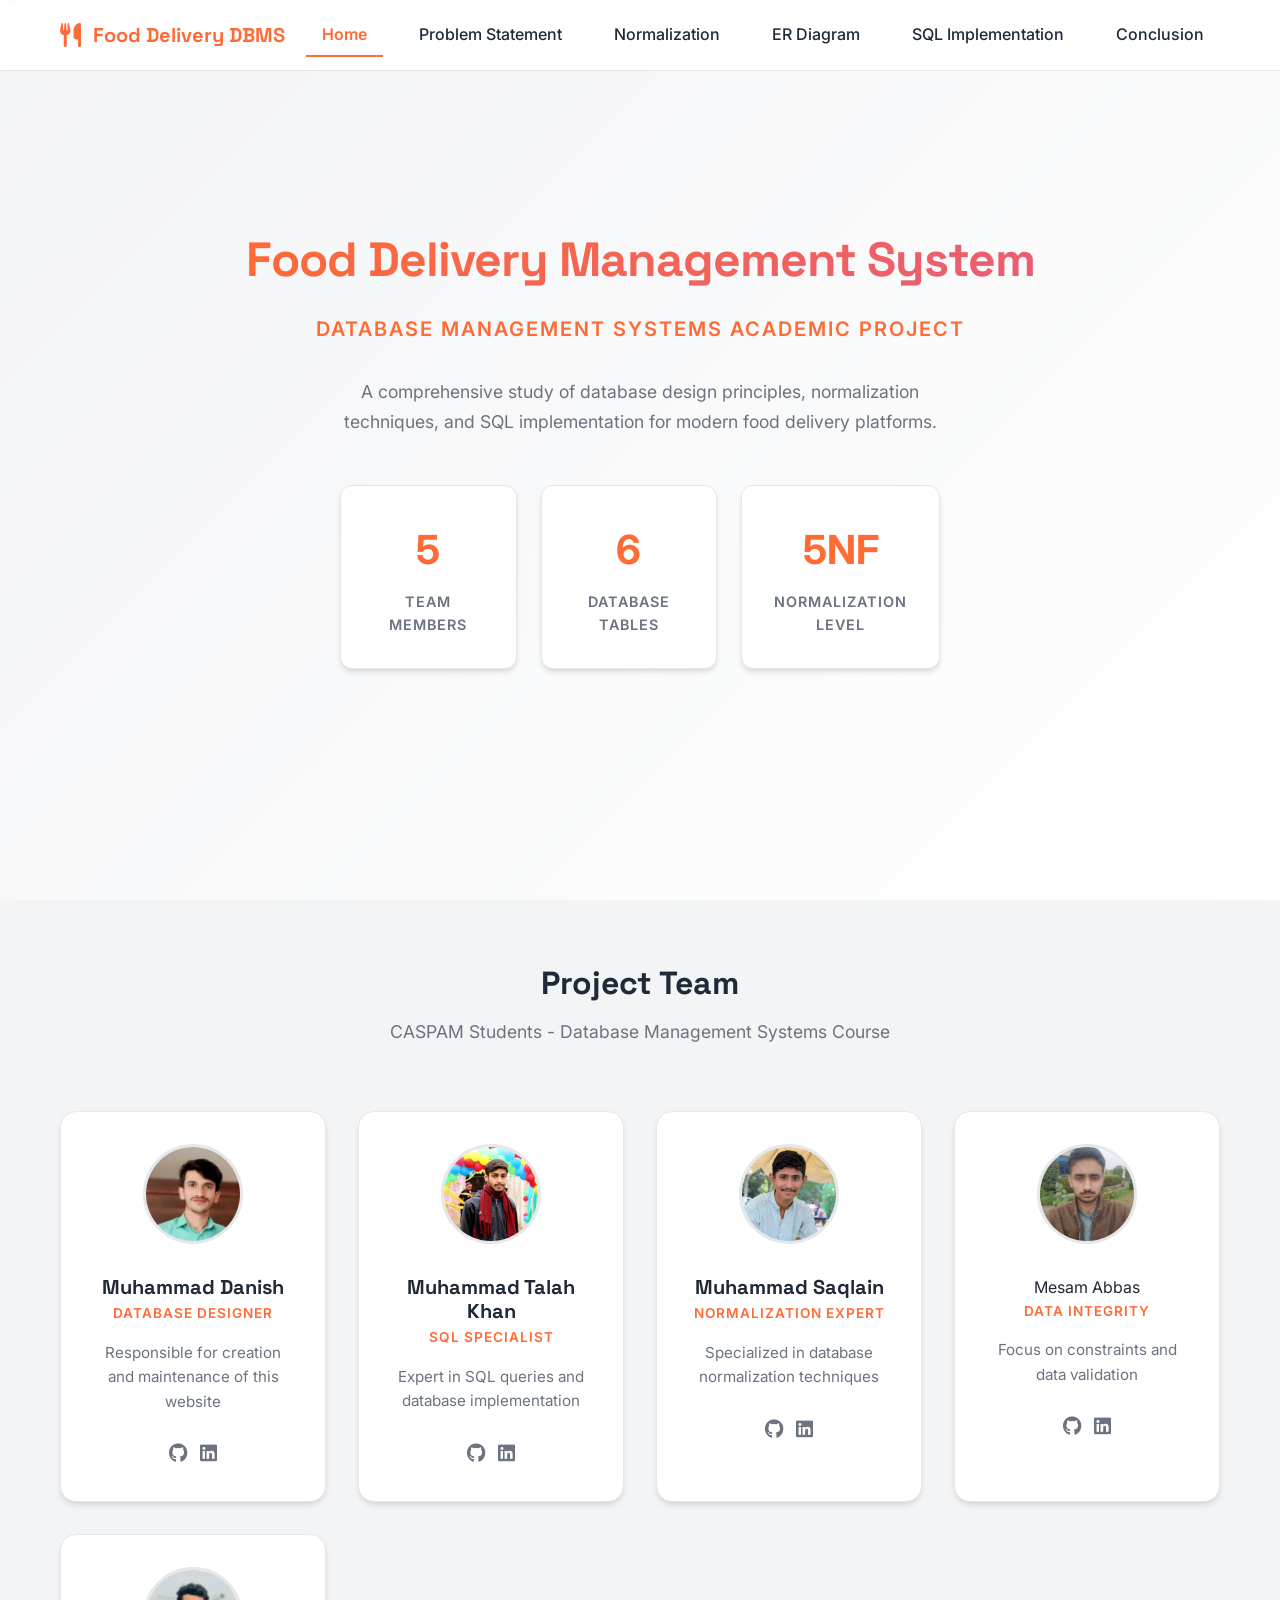
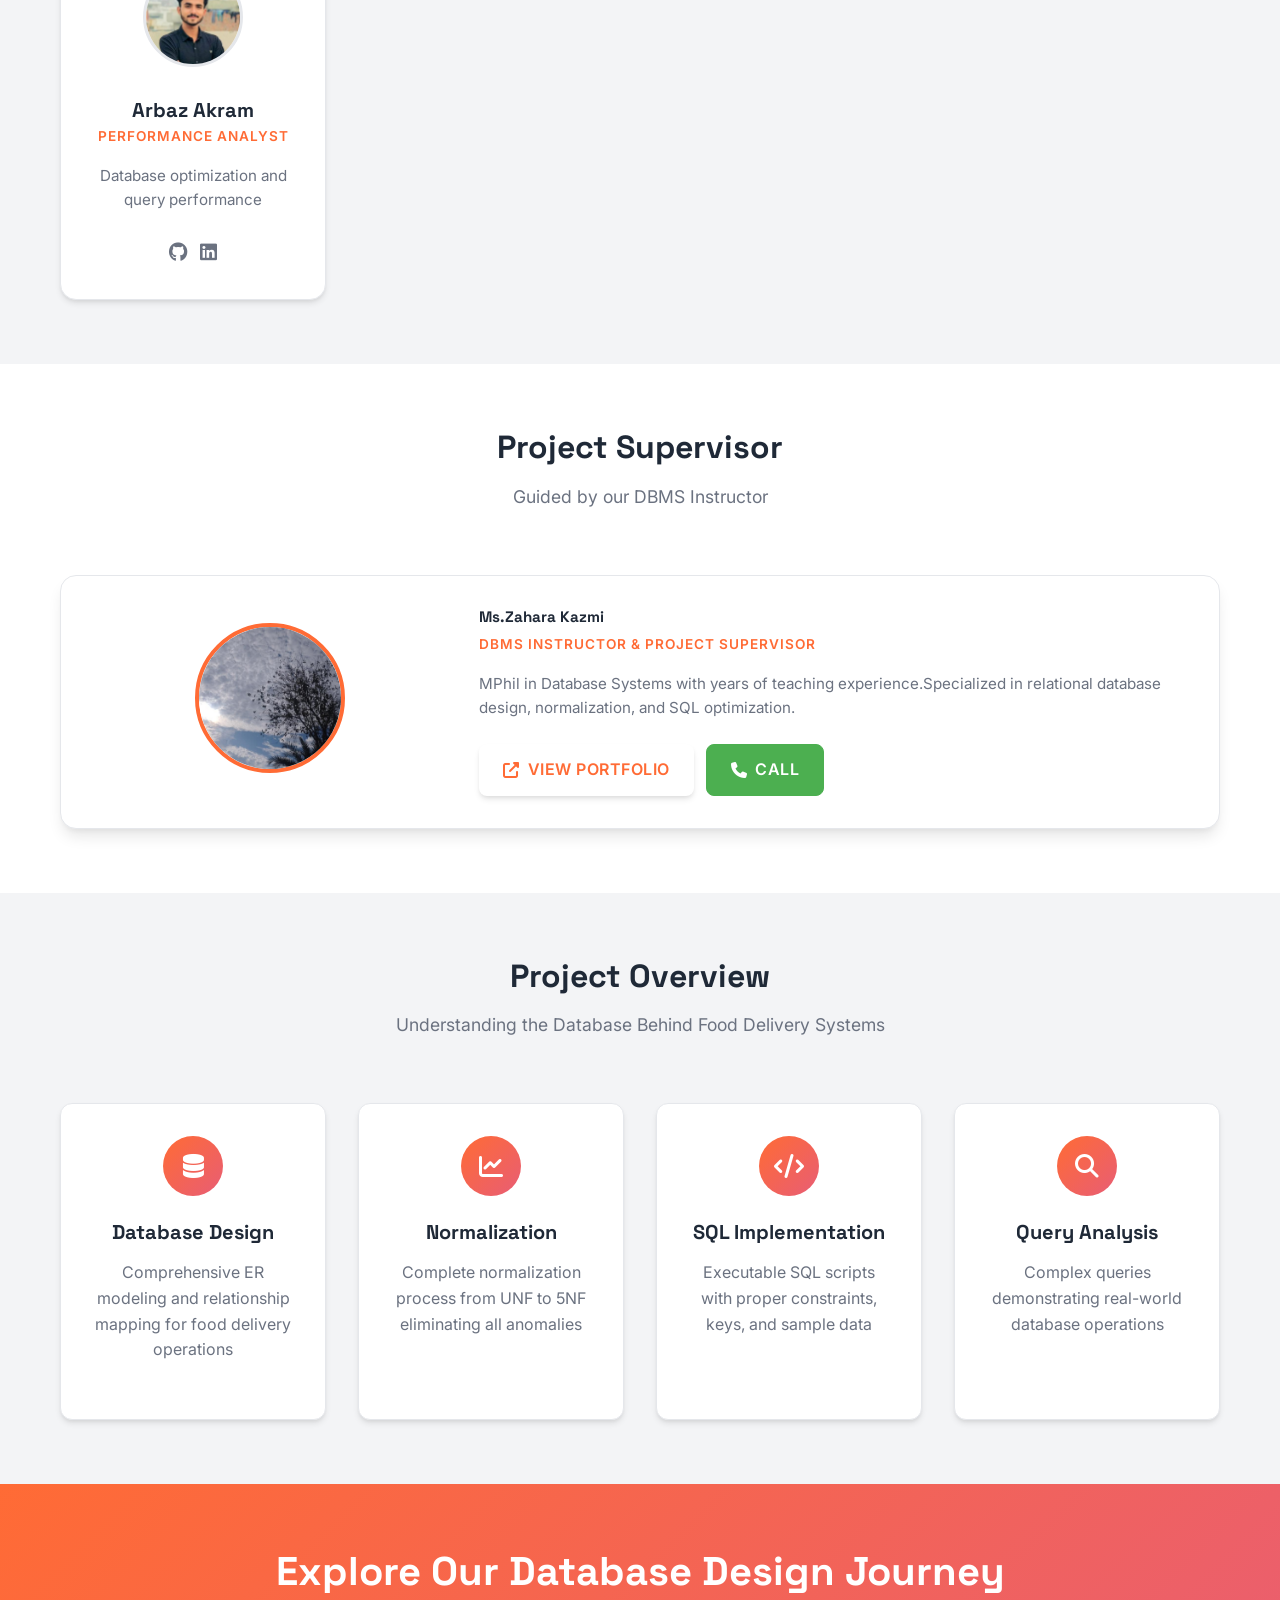
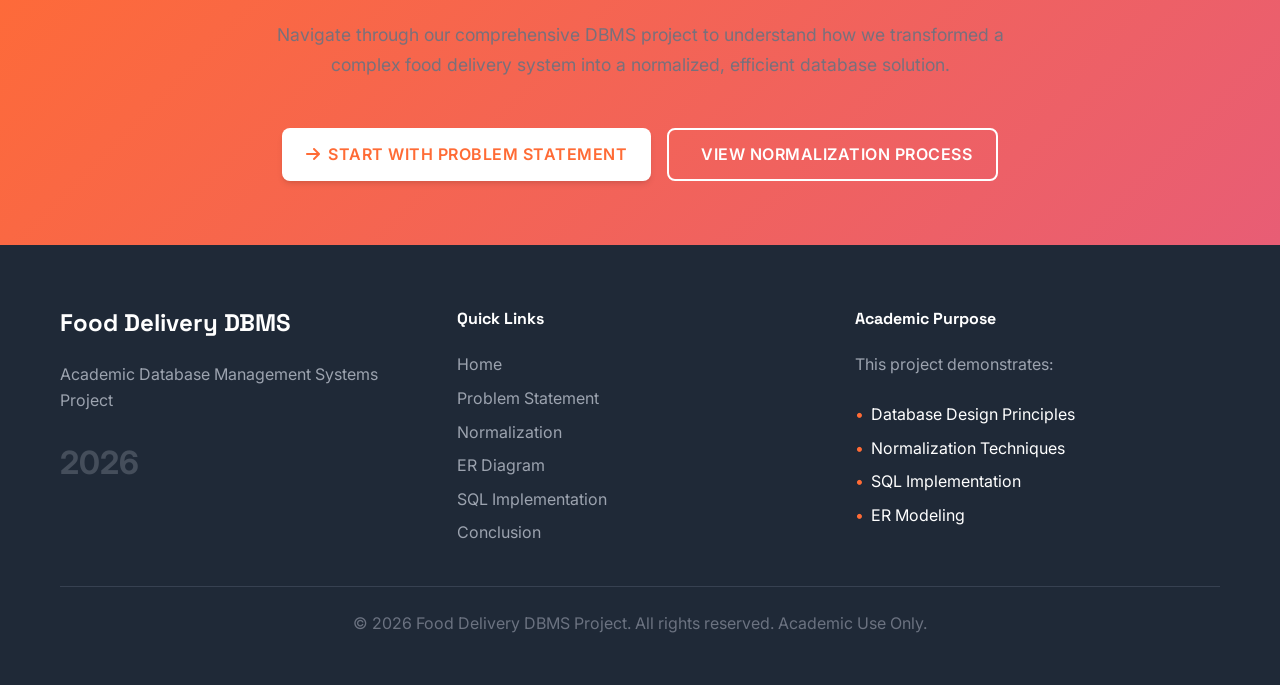
==== commit 5d429b92: "intial commit" ====
--- a/index.html
+++ b/index.html
@@ -91,20 +91,37 @@
         <div class="container">
             <div class="section-header" data-animate="fade-slide-up">
                 <h2>Project Team</h2>
-                <p>Computer Science Students - Database Management Systems Course</p>
+                <p>CASPAM Students - Database Management Systems Course</p>
             </div>
             
             <div class="team-grid">
                 <!-- Team Member 1 -->
                 <div class="team-card" data-animate="card-entrance" data-delay="0.1">
                     <div class="team-avatar">
-                        <img src="https://images.unsplash.com/photo-1472099645785-5658abf4ff4e?w=150&h=150&fit=crop&crop=face" alt="Team Member">
-                        <div class="avatar-glow"></div>
-                    </div>
-                    <div class="team-info">
-                        <h3>Alex Chen</h3>
+                        <img src="images/danish.jfif" alt="Team Member">
+                        <div class="avatar-glow"></div>
+                    </div>
+                    <div class="team-info">
+                        <h3>Muhammad Danish</h3>
                         <p class="role">Database Designer</p>
-                        <p class="bio">Responsible for ER modeling and relationship design</p>
+                        <p class="bio">Responsible for creation and maintenance of this website</p>
+                        <div class="social-links">
+                            <a href="https://github.com/danishcorder?tab=repositories" aria-label="GitHub Profile"><i class="fab fa-github"></i></a>
+                            <a href="linkedin.com/in/muhammad-danish-0b3727376?utm_source=share&utm_campaign=share_via&utm_content=profile&utm_medium=android_app" aria-label="LinkedIn Profile"><i class="fab fa-linkedin"></i></a>
+                        </div>
+                    </div>
+                </div>
+
+                <!-- Team Member 2 -->
+                <div class="team-card" data-animate="card-entrance" data-delay="0.2">
+                    <div class="team-avatar">
+                        <img src="images/talaha.jfif" alt="Team Member">
+                        <div class="avatar-glow"></div>
+                    </div>
+                    <div class="team-info">
+                        <h3>Muhammad Talah Khan</h3>
+                        <p class="role">SQL Specialist</p>
+                        <p class="bio">Expert in SQL queries and database implementation</p>
                         <div class="social-links">
                             <a href="#" aria-label="GitHub Profile"><i class="fab fa-github"></i></a>
                             <a href="#" aria-label="LinkedIn Profile"><i class="fab fa-linkedin"></i></a>
@@ -112,16 +129,16 @@
                     </div>
                 </div>
 
-                <!-- Team Member 2 -->
-                <div class="team-card" data-animate="card-entrance" data-delay="0.2">
-                    <div class="team-avatar">
-                        <img src="https://images.unsplash.com/photo-1494790108755-2616b612b786?w=150&h=150&fit=crop&crop=face" alt="Team Member">
-                        <div class="avatar-glow"></div>
-                    </div>
-                    <div class="team-info">
-                        <h3>Sarah Johnson</h3>
-                        <p class="role">SQL Specialist</p>
-                        <p class="bio">Expert in SQL queries and database implementation</p>
+                <!-- Team Member 3 -->
+                <div class="team-card" data-animate="card-entrance" data-delay="0.3">
+                    <div class="team-avatar">
+                        <img src="images/Saqlain.jfif" alt="Team Member">
+                        <div class="avatar-glow"></div>
+                    </div>
+                    <div class="team-info">
+                        <h3>Muhammad Saqlain</h3>
+                        <p class="role">Normalization Expert</p>
+                        <p class="bio">Specialized in database normalization techniques</p>
                         <div class="social-links">
                             <a href="#" aria-label="GitHub Profile"><i class="fab fa-github"></i></a>
                             <a href="#" aria-label="LinkedIn Profile"><i class="fab fa-linkedin"></i></a>
@@ -129,16 +146,16 @@
                     </div>
                 </div>
 
-                <!-- Team Member 3 -->
-                <div class="team-card" data-animate="card-entrance" data-delay="0.3">
-                    <div class="team-avatar">
-                        <img src="https://images.unsplash.com/photo-1438761681033-6461ffad8d80?w=150&h=150&fit=crop&crop=face" alt="Team Member">
-                        <div class="avatar-glow"></div>
-                    </div>
-                    <div class="team-info">
-                        <h3>Marcus Rodriguez</h3>
-                        <p class="role">Normalization Expert</p>
-                        <p class="bio">Specialized in database normalization techniques</p>
+                <!-- Team Member 4 -->
+                <div class="team-card" data-animate="card-entrance" data-delay="0.4">
+                    <div class="team-avatar">
+                        <img src="images/mesam.jfif" alt="Team Member">
+                        <div class="avatar-glow"></div>
+                    </div>
+                    <div class="team-info">
+                        <h3></h3> Mesam Abbas</h3>
+                        <p class="role">Data Integrity</p>
+                        <p class="bio">Focus on constraints and data validation</p>
                         <div class="social-links">
                             <a href="#" aria-label="GitHub Profile"><i class="fab fa-github"></i></a>
                             <a href="#" aria-label="LinkedIn Profile"><i class="fab fa-linkedin"></i></a>
@@ -146,31 +163,14 @@
                     </div>
                 </div>
 
-                <!-- Team Member 4 -->
-                <div class="team-card" data-animate="card-entrance" data-delay="0.4">
-                    <div class="team-avatar">
-                        <img src="https://images.unsplash.com/photo-1507003211169-0a1dd7228f2d?w=150&h=150&fit=crop&crop=face" alt="Team Member">
-                        <div class="avatar-glow"></div>
-                    </div>
-                    <div class="team-info">
-                        <h3>Emily Davis</h3>
-                        <p class="role">Data Integrity</p>
-                        <p class="bio">Focus on constraints and data validation</p>
-                        <div class="social-links">
-                            <a href="#" aria-label="GitHub Profile"><i class="fab fa-github"></i></a>
-                            <a href="#" aria-label="LinkedIn Profile"><i class="fab fa-linkedin"></i></a>
-                        </div>
-                    </div>
-                </div>
-
                 <!-- Team Member 5 -->
                 <div class="team-card" data-animate="card-entrance" data-delay="0.5">
                     <div class="team-avatar">
-                        <img src="https://images.unsplash.com/photo-1519085360753-af0119f7cbe7?w=150&h=150&fit=crop&crop=face" alt="Team Member">
-                        <div class="avatar-glow"></div>
-                    </div>
-                    <div class="team-info">
-                        <h3>David Kim</h3>
+                        <img src="images/arbaz.jfif" alt="Team Member">
+                        <div class="avatar-glow"></div>
+                    </div>
+                    <div class="team-info">
+                        <h3>Arbaz Akram</h3>
                         <p class="role">Performance Analyst</p>
                         <p class="bio">Database optimization and query performance</p>
                         <div class="social-links">
@@ -193,22 +193,21 @@
             
             <div class="supervisor-card" data-animate="card-entrance" data-delay="0.1">
                 <div class="supervisor-avatar">
-                    <img src="https://images.unsplash.com/photo-1507003211169-0a1dd7228f2d?w=200&h=200&fit=crop&crop=face" alt="Supervisor">
+                    <img src="images/zahara-kazmi.jfif" alt="Supervisor">
                     <div class="avatar-glow supervisor-glow"></div>
                 </div>
                 <div class="supervisor-info">
-                    <h3>Dr. Jennifer Thompson</h3>
+                    <h3> Ms.Zahara Kazmi</h3>
                     <p class="role">DBMS Instructor & Project Supervisor</p>
                     <p class="bio">
-                        PhD in Database Systems with 15+ years of teaching experience. 
-                        Specialized in relational database design, normalization, and SQL optimization.
+                        MPhil in Database Systems with years of teaching experience.Specialized in relational database design, normalization, and SQL optimization.
                     </p>
                     <div class="supervisor-actions">
                         <a href="#" class="btn btn-primary" aria-label="View Supervisor Portfolio">
                             <i class="fas fa-external-link-alt"></i> View Portfolio
                         </a>
-                        <a href="mailto:jthompson@university.edu" class="btn btn-secondary" aria-label="Email Supervisor">
-                            <i class="fas fa-envelope"></i> Contact
+                        <a href="tel:+923367234512" class="btn btn-secondary" aria-label="Call Supervisor">
+                            <i class="fas fa-phone"></i> Call
                         </a>
                     </div>
                 </div>
--- a/css/style.css
+++ b/css/style.css
@@ -445,7 +445,7 @@
 }
 
 .supervisor-info h3 {
-    font-size: 1.5rem;
+    font-size: .95rem;
     margin-bottom: 8px;
 }
 
@@ -453,6 +453,17 @@
     display: flex;
     gap: 12px;
     margin-top: var(--spacing-md);
+}
+
+.supervisor-actions .btn-secondary {
+    background: var(--accent-color);
+    color: white;
+    border: 1px solid var(--accent-color);
+}
+
+.supervisor-actions .btn-secondary:hover {
+    background: var(--secondary-color);
+    border-color: var(--secondary-color);
 }
 
 /* Overview Section */
@@ -954,6 +965,7 @@
         padding: var(--spacing-xl);
         border-radius: 20px;
         transition: all 0.4s cubic-bezier(0.25, 0.46, 0.45, 0.94);
+        overflow: hidden;
     }
 
     .team-card:hover, .overview-card:hover, .entity-card:hover {
@@ -968,6 +980,10 @@
         padding: var(--spacing-xl);
         border-radius: 20px;
         gap: var(--spacing-xl);
+        overflow: hidden;
+        width: 100%;
+        max-width: 100%;
+        box-sizing: border-box;
     }
 
     .supervisor-avatar img {
@@ -979,7 +995,82 @@
         justify-content: center;
     }
 
-    /* Mobile CTA */
+    .supervisor-info h3 {
+        font-size: 1.25rem;
+    }
+
+    .supervisor-info .role {
+        font-size: 0.85rem;
+    }
+
+    .supervisor-info .bio {
+        font-size: 0.95rem;
+        word-wrap: break-word;
+        overflow-wrap: break-word;
+        hyphens: auto;
+    }
+
+    .supervisor-info {
+        word-wrap: break-word;
+        overflow-wrap: break-word;
+        max-width: 100%;
+    }
+
+    /* Mobile ER Diagram */
+    .entities-grid {
+        grid-template-columns: 1fr !important;
+        gap: var(--spacing-xl) !important;
+    }
+
+    .entity-card {
+        padding: var(--spacing-xl) !important;
+        border-radius: 20px !important;
+        overflow: hidden !important;
+        word-wrap: break-word !important;
+        overflow-wrap: break-word !important;
+        width: 100% !important;
+        max-width: 100% !important;
+        box-sizing: border-box !important;
+    }
+
+    .relationship-item {
+        flex-direction: column !important;
+        text-align: center !important;
+        gap: var(--spacing-md) !important;
+        padding: var(--spacing-lg) !important;
+        word-wrap: break-word !important;
+        overflow-wrap: break-word !important;
+        overflow: hidden !important;
+    }
+
+    .relationship-entities {
+        flex-direction: column !important;
+        gap: 8px !important;
+        word-wrap: break-word !important;
+        overflow-wrap: break-word !important;
+    }
+
+    .cardinality {
+        word-wrap: break-word !important;
+        overflow-wrap: break-word !important;
+        font-size: 0.85rem !important;
+    }
+
+    .legend-grid {
+        grid-template-columns: 1fr !important;
+        gap: var(--spacing-md) !important;
+    }
+
+    /* Mobile ER Diagram Button */
+    #show-er-btn {
+        padding: 12px 20px !important;
+        font-size: 1rem !important;
+        font-weight: 600 !important;
+        min-width: 160px !important;
+        margin: 0 auto !important;
+        display: block !important;
+        box-shadow: var(--shadow-md) !important;
+    }
     .cta-section {
         padding: var(--spacing-xxl) var(--spacing-lg);
     }
@@ -1110,9 +1201,13 @@
 
     /* Ultra Mobile Cards */
     .team-card, .overview-card, .entity-card, .supervisor-card {
-        padding: var(--spacing-lg);
+        padding: 12px;
         border-radius: 16px;
         margin: 0 10px;
+        overflow: hidden;
+        width: 100%;
+        max-width: 100%;
+        box-sizing: border-box;
     }
 
     .team-avatar img {
@@ -1121,14 +1216,73 @@
     }
 
     .supervisor-avatar img {
-        width: 100px;
-        height: 100px;
+        width: 90px;
+        height: 90px;
+    }
+
+    .supervisor-info h3 {
+        font-size: 1rem;
+    }
+
+    .supervisor-info .role {
+        font-size: 0.75rem;
+    }
+
+    .supervisor-info .bio {
+        font-size: 0.85rem;
+        word-wrap: break-word;
+        overflow-wrap: break-word;
+        hyphens: auto;
+    }
+
+    .supervisor-info {
+        word-wrap: break-word;
+        overflow-wrap: break-word;
+        max-width: 100%;
     }
 
     .entity-icon {
         width: 35px;
         height: 35px;
         font-size: 1.1rem;
+    }
+
+    /* Ultra Mobile ER Diagram */
+    .entity-card {
+        padding: 12px !important;
+        margin: 0 10px !important;
+        overflow: hidden !important;
+        word-wrap: break-word !important;
+        overflow-wrap: break-word !important;
+        width: 100% !important;
+        max-width: 100% !important;
+        box-sizing: border-box !important;
+    }
+
+    .relationship-item {
+        padding: var(--spacing-md) !important;
+        margin-bottom: var(--spacing-md) !important;
+        overflow: hidden !important;
+        word-wrap: break-word !important;
+        overflow-wrap: break-word !important;
+    }
+
+    .er-diagram-container {
+        padding: 12px !important;
+        margin: var(--spacing-md) 10px !important;
+    }
+
+    .er-placeholder {
+        padding: var(--spacing-lg) !important;
+        margin: var(--spacing-md) 10px !important;
+    }
+
+    /* Ultra Mobile ER Diagram Button */
+    #show-er-btn {
+        padding: 14px 24px !important;
+        font-size: 1.1rem !important;
+        min-width: 180px !important;
+        margin: var(--spacing-md) auto !important;
     }
 
     /* Ultra Mobile Tables */
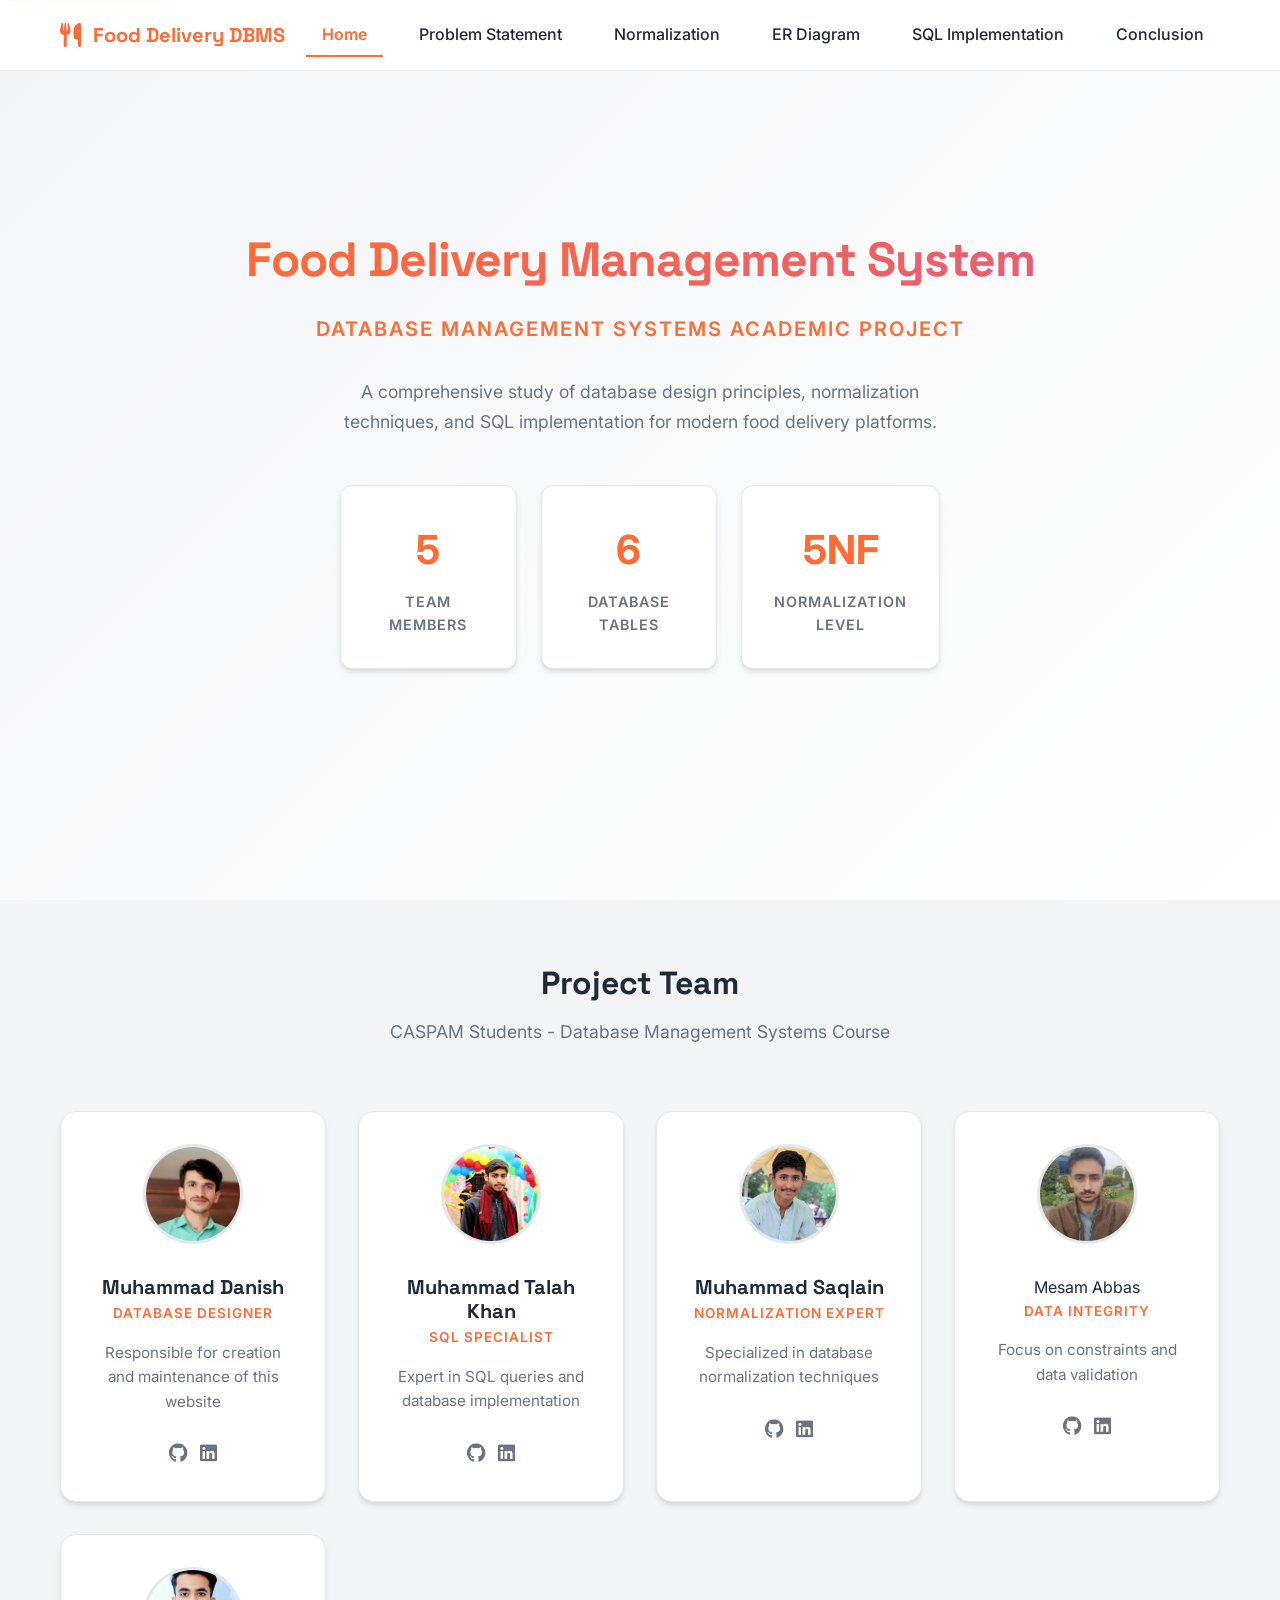
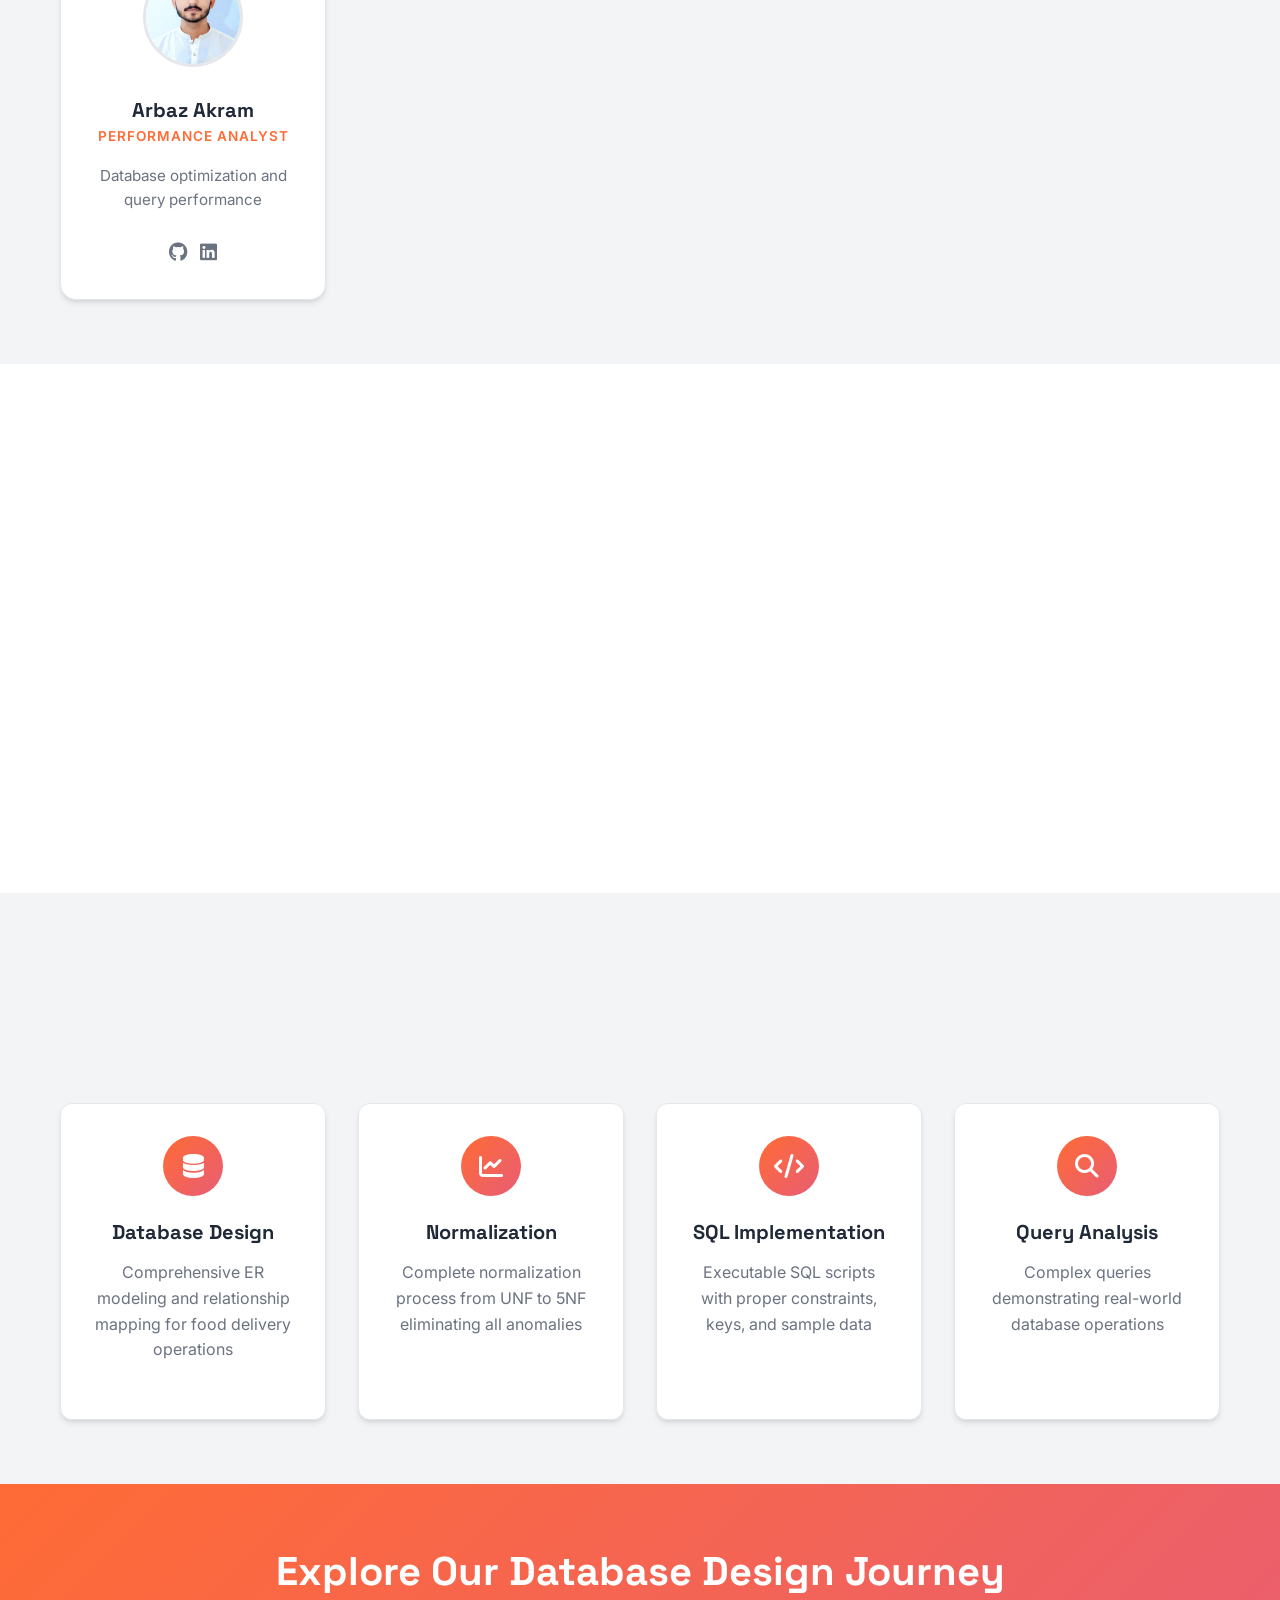
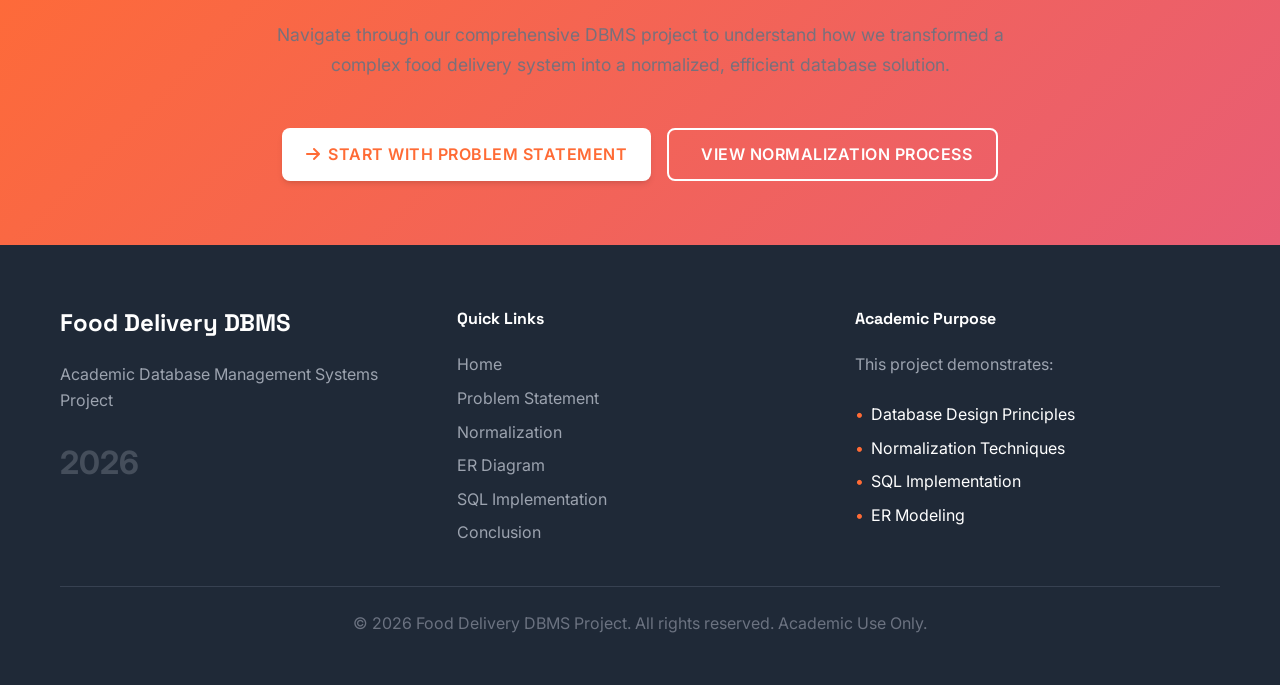
==== commit 837a15a2: "intial commit" ====
--- a/index.html
+++ b/index.html
@@ -123,8 +123,8 @@
                         <p class="role">SQL Specialist</p>
                         <p class="bio">Expert in SQL queries and database implementation</p>
                         <div class="social-links">
-                            <a href="#" aria-label="GitHub Profile"><i class="fab fa-github"></i></a>
-                            <a href="#" aria-label="LinkedIn Profile"><i class="fab fa-linkedin"></i></a>
+                            <a href="https://github.com/student9777" aria-label="GitHub Profile"><i class="fab fa-github"></i></a>
+                            <a href="https://pk.linkedin.com/in/muhammad-talha-khan-b49411304" aria-label="LinkedIn Profile"><i class="fab fa-linkedin"></i></a>
                         </div>
                     </div>
                 </div>
@@ -174,8 +174,8 @@
                         <p class="role">Performance Analyst</p>
                         <p class="bio">Database optimization and query performance</p>
                         <div class="social-links">
-                            <a href="#" aria-label="GitHub Profile"><i class="fab fa-github"></i></a>
-                            <a href="#" aria-label="LinkedIn Profile"><i class="fab fa-linkedin"></i></a>
+                            <a href="https://github.com/student097" aria-label="GitHub Profile"><i class="fab fa-github"></i></a>
+                            <a href="https://www.linkedin.com/in/arbaz-akram-7b14902b8?utm_source=share&utm_campaign=share_via&utm_content=profile&utm_medium=android_app" aria-label="LinkedIn Profile"><i class="fab fa-linkedin"></i></a>
                         </div>
                     </div>
                 </div>
@@ -200,14 +200,14 @@
                     <h3> Ms.Zahara Kazmi</h3>
                     <p class="role">DBMS Instructor & Project Supervisor</p>
                     <p class="bio">
-                        MPhil in Database Systems with years of teaching experience.Specialized in relational database design, normalization, and SQL optimization.
+                        MPhil in Database Systems.Specialized in relational database design, normalization, and SQL optimization.
                     </p>
                     <div class="supervisor-actions">
                         <a href="#" class="btn btn-primary" aria-label="View Supervisor Portfolio">
                             <i class="fas fa-external-link-alt"></i> View Portfolio
                         </a>
-                        <a href="tel:+923367234512" class="btn btn-secondary" aria-label="Call Supervisor">
-                            <i class="fas fa-phone"></i> Call
+                        <a href="mailto:syedazahrakazmi92@gmail.com" class="btn btn-secondary" aria-label="Email Supervisor">
+                            <i class="fas fa-envelope"></i> Email
                         </a>
                     </div>
                 </div>
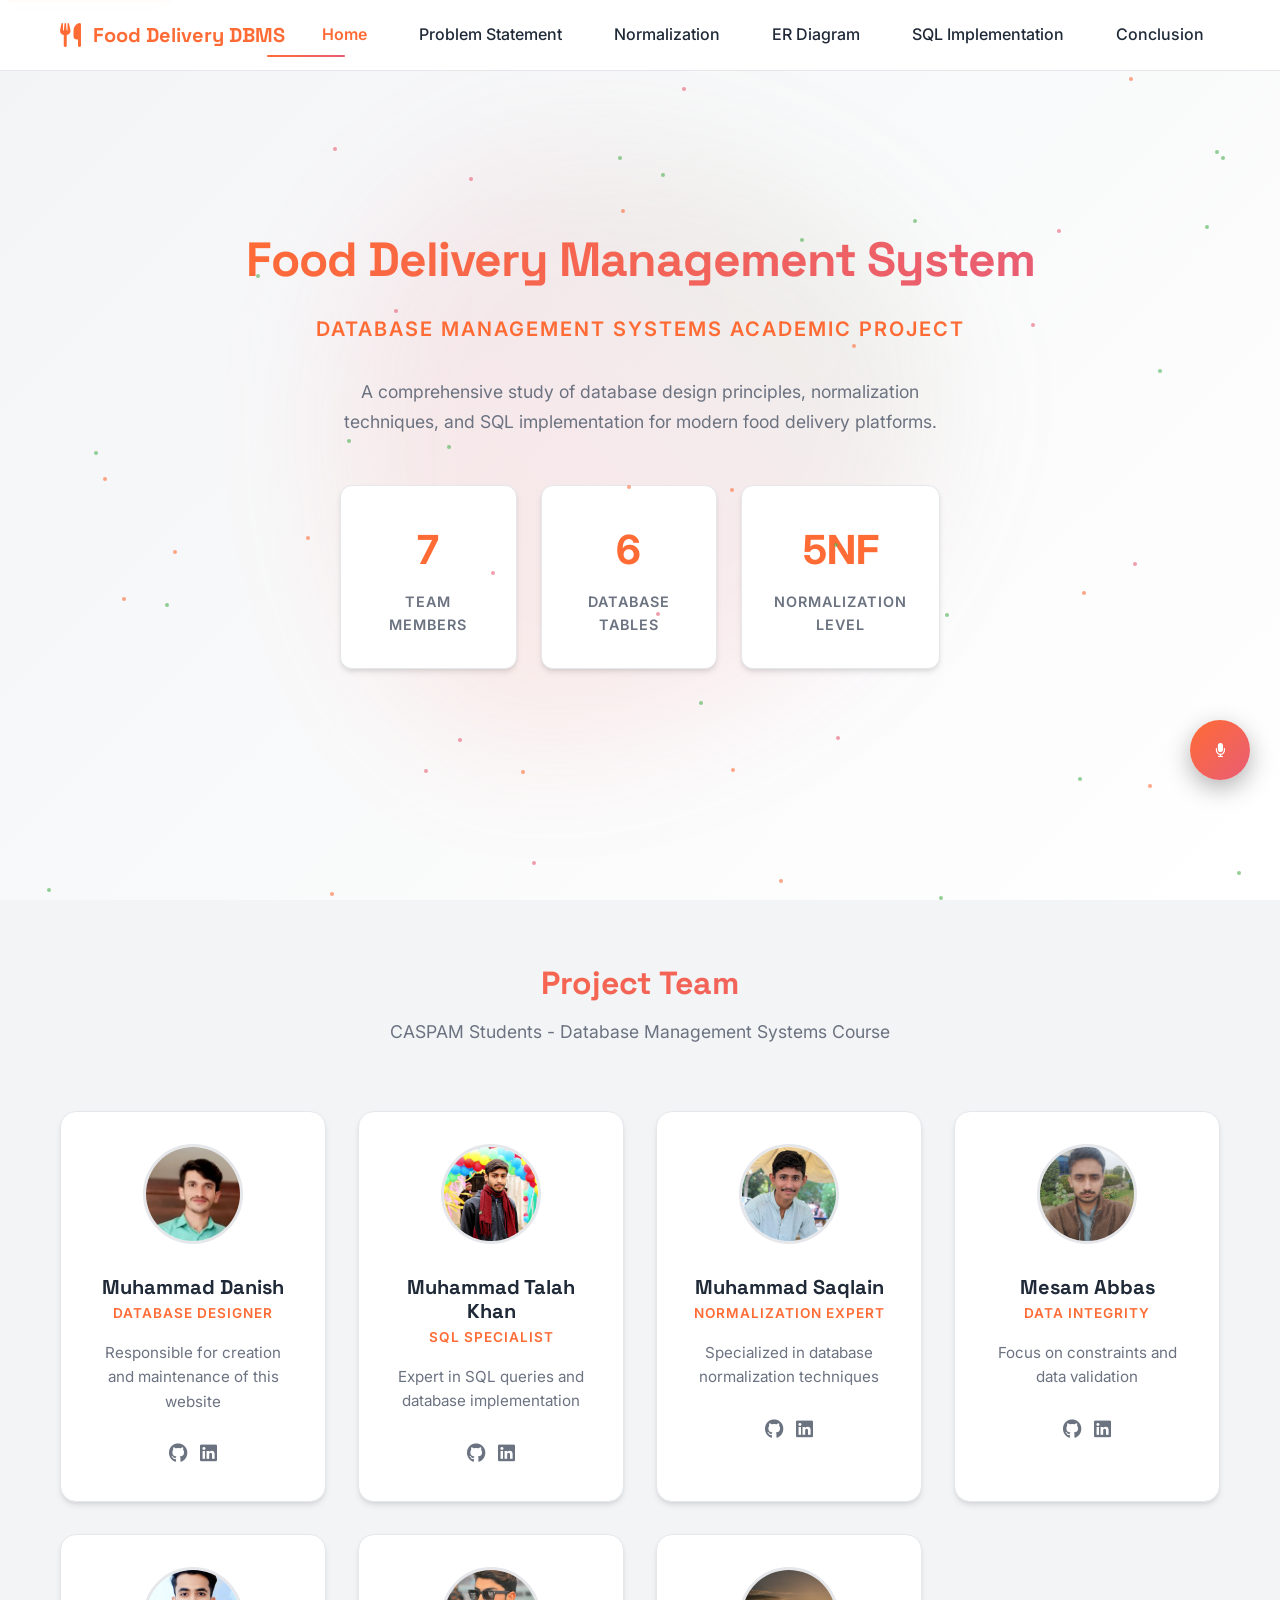
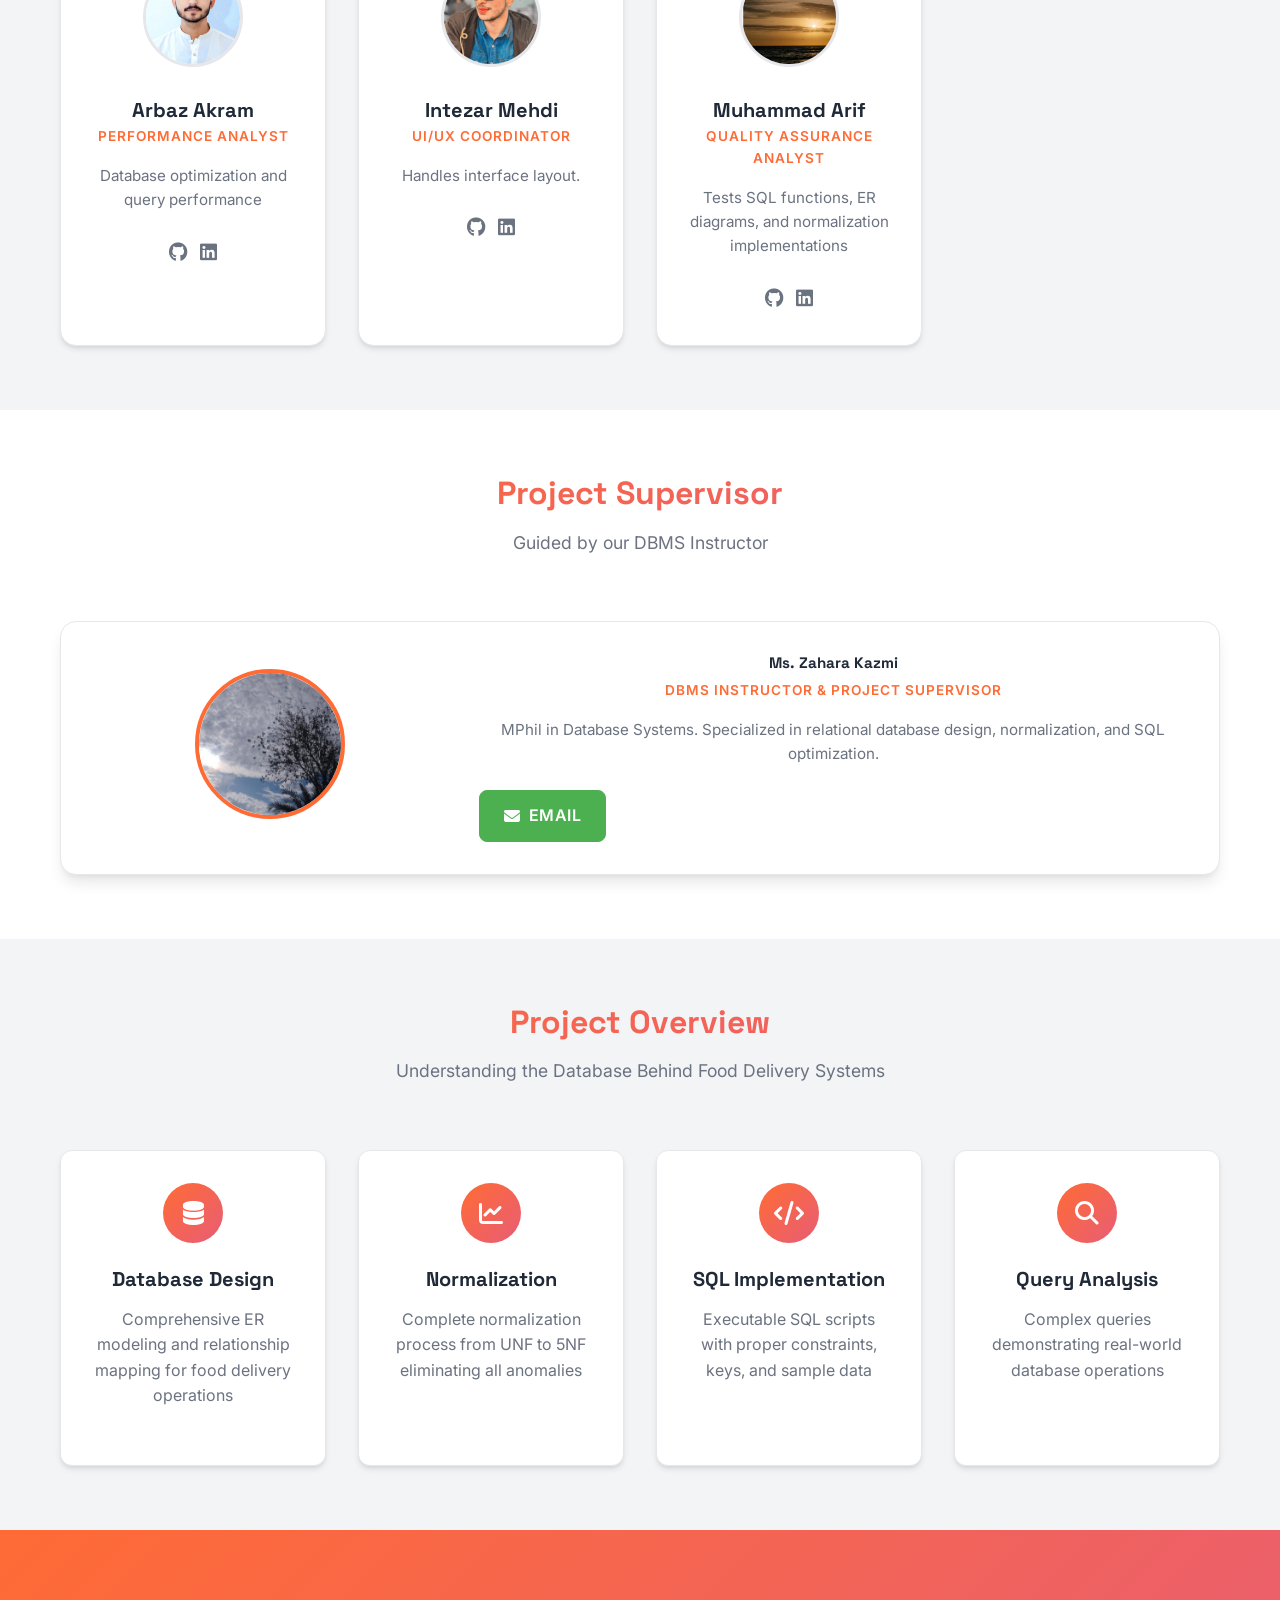
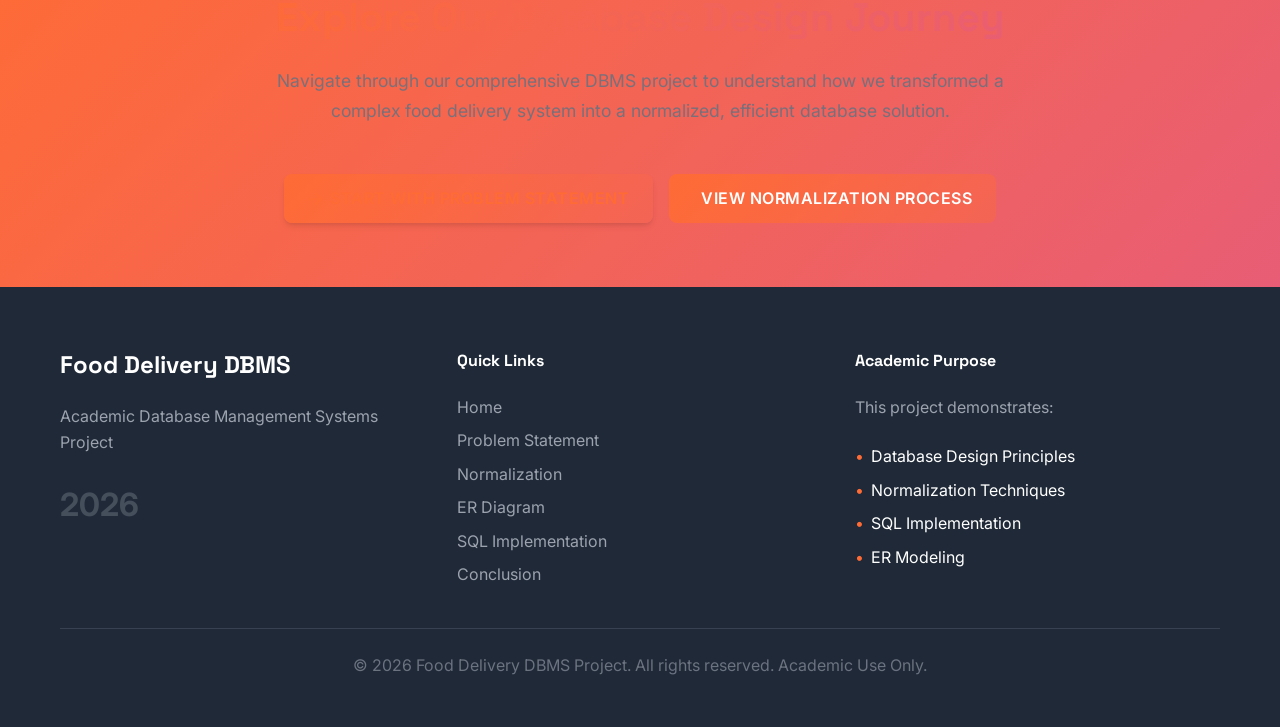
==== commit fd6eaf0e: "intial commit" ====
--- a/index.html
+++ b/index.html
@@ -23,6 +23,9 @@
     <link rel="stylesheet" href="https://cdnjs.cloudflare.com/ajax/libs/font-awesome/6.4.0/css/all.min.css">
 </head>
 <body>
+    <!-- Particle System -->
+    <div class="particles-container" id="particles"></div>
+
     <!-- Navigation -->
     <nav class="navbar">
         <div class="nav-container">
@@ -71,7 +74,7 @@
             </div>
             <div class="hero-stats" data-animate="bounce-in" data-delay="0.2">
                 <div class="stat-card">
-                    <div class="stat-number">5</div>
+                    <div class="stat-number">7</div>
                     <div class="stat-label">Team Members</div>
                 </div>
                 <div class="stat-card">
@@ -153,11 +156,11 @@
                         <div class="avatar-glow"></div>
                     </div>
                     <div class="team-info">
-                        <h3></h3> Mesam Abbas</h3>
+                        <h3>Mesam Abbas</h3>
                         <p class="role">Data Integrity</p>
                         <p class="bio">Focus on constraints and data validation</p>
                         <div class="social-links">
-                            <a href="#" aria-label="GitHub Profile"><i class="fab fa-github"></i></a>
+                            <a href="https://github.com/Mesam-Abbas972" aria-label="GitHub Profile"><i class="fab fa-github"></i></a>
                             <a href="#" aria-label="LinkedIn Profile"><i class="fab fa-linkedin"></i></a>
                         </div>
                     </div>
@@ -176,6 +179,40 @@
                         <div class="social-links">
                             <a href="https://github.com/student097" aria-label="GitHub Profile"><i class="fab fa-github"></i></a>
                             <a href="https://www.linkedin.com/in/arbaz-akram-7b14902b8?utm_source=share&utm_campaign=share_via&utm_content=profile&utm_medium=android_app" aria-label="LinkedIn Profile"><i class="fab fa-linkedin"></i></a>
+                        </div>
+                    </div>
+                </div>
+
+                <!-- Team Member 6 -->
+                <div class="team-card" data-animate="card-entrance" data-delay="0.6">
+                    <div class="team-avatar">
+                        <img src="images/intezar.jfif" alt="Team Member">
+                        <div class="avatar-glow"></div>
+                    </div>
+                    <div class="team-info">
+                        <h3>Intezar Mehdi</h3>
+                        <p class="role">UI/UX Coordinator</p>
+                        <p class="bio">Handles interface layout.</p>
+                        <div class="social-links">
+                            <a href="#" aria-label="GitHub Profile"><i class="fab fa-github"></i></a>
+                            <a href="#" aria-label="LinkedIn Profile"><i class="fab fa-linkedin"></i></a>
+                        </div>
+                    </div>
+                </div>
+
+                <!-- Team Member 7 -->
+                <div class="team-card" data-animate="card-entrance" data-delay="0.7">
+                    <div class="team-avatar">
+                        <img src="images/arif.jpg" alt="Team Member">
+                        <div class="avatar-glow"></div>
+                    </div>
+                    <div class="team-info">
+                        <h3>Muhammad Arif</h3>
+                        <p class="role">Quality Assurance Analyst</p>
+                        <p class="bio">Tests SQL functions, ER diagrams, and normalization implementations</p>
+                        <div class="social-links">
+                            <a href="#" aria-label="GitHub Profile"><i class="fab fa-github"></i></a>
+                            <a href="#" aria-label="LinkedIn Profile"><i class="fab fa-linkedin"></i></a>
                         </div>
                     </div>
                 </div>
@@ -196,16 +233,13 @@
                     <img src="images/zahara-kazmi.jfif" alt="Supervisor">
                     <div class="avatar-glow supervisor-glow"></div>
                 </div>
-                <div class="supervisor-info">
-                    <h3> Ms.Zahara Kazmi</h3>
+                <div class="supervisor-info" style="text-align: center;">
+                    <h3>Ms. Zahara Kazmi</h3>
                     <p class="role">DBMS Instructor & Project Supervisor</p>
                     <p class="bio">
-                        MPhil in Database Systems.Specialized in relational database design, normalization, and SQL optimization.
+                        MPhil in Database Systems. Specialized in relational database design, normalization, and SQL optimization.
                     </p>
                     <div class="supervisor-actions">
-                        <a href="#" class="btn btn-primary" aria-label="View Supervisor Portfolio">
-                            <i class="fas fa-external-link-alt"></i> View Portfolio
-                        </a>
                         <a href="mailto:syedazahrakazmi92@gmail.com" class="btn btn-secondary" aria-label="Email Supervisor">
                             <i class="fas fa-envelope"></i> Email
                         </a>
--- a/css/style.css
+++ b/css/style.css
@@ -1612,3 +1612,457 @@
 .skip-link:focus {
     top: 6px;
 }
+
+/* ===========================================
+   ADVANCED 2026-LEVEL ANIMATIONS & EFFECTS
+   =========================================== */
+
+/* Dynamic Background Effects */
+body::before {
+    content: '';
+    position: fixed;
+    top: 0;
+    left: 0;
+    width: 100%;
+    height: 100%;
+    background:
+        radial-gradient(circle at 20% 80%, rgba(255, 107, 53, 0.1) 0%, transparent 50%),
+        radial-gradient(circle at 80% 20%, rgba(232, 93, 117, 0.1) 0%, transparent 50%),
+        radial-gradient(circle at 40% 40%, rgba(76, 175, 80, 0.05) 0%, transparent 50%);
+    animation: backgroundShift 20s ease-in-out infinite alternate;
+    pointer-events: none;
+    z-index: -1;
+}
+
+@keyframes backgroundShift {
+    0% {
+        transform: scale(1) rotate(0deg);
+        opacity: 0.3;
+    }
+    50% {
+        transform: scale(1.1) rotate(2deg);
+        opacity: 0.5;
+    }
+    100% {
+        transform: scale(0.9) rotate(-1deg);
+        opacity: 0.2;
+    }
+}
+
+/* Morphing Blob Animation */
+.hero::after {
+    content: '';
+    position: absolute;
+    top: 50%;
+    left: 50%;
+    width: 600px;
+    height: 600px;
+    background: linear-gradient(45deg,
+        rgba(255, 107, 53, 0.1),
+        rgba(232, 93, 117, 0.1),
+        rgba(76, 175, 80, 0.1));
+    border-radius: 40% 60% 70% 30% / 40% 40% 60% 50%;
+    transform: translate(-50%, -50%);
+    animation: morphBlob 15s ease-in-out infinite;
+    filter: blur(60px);
+    pointer-events: none;
+    z-index: -1;
+}
+
+@keyframes morphBlob {
+    0%, 100% {
+        border-radius: 40% 60% 70% 30% / 40% 40% 60% 50%;
+        transform: translate(-50%, -50%) scale(1);
+    }
+    25% {
+        border-radius: 30% 60% 40% 70% / 60% 30% 60% 40%;
+        transform: translate(-50%, -50%) scale(1.1);
+    }
+    50% {
+        border-radius: 50% 40% 30% 60% / 30% 60% 40% 60%;
+        transform: translate(-50%, -50%) scale(0.9);
+    }
+    75% {
+        border-radius: 60% 40% 50% 30% / 50% 50% 30% 60%;
+        transform: translate(-50%, -50%) scale(1.05);
+    }
+}
+
+/* Advanced Text Animations */
+.hero-text h1 {
+    animation: textGlow 3s ease-in-out infinite alternate,
+               textFloat 6s ease-in-out infinite;
+    position: relative;
+}
+
+@keyframes textGlow {
+    0% {
+        text-shadow: 0 0 10px rgba(255, 107, 53, 0.5);
+        filter: brightness(1);
+    }
+    100% {
+        text-shadow: 0 0 30px rgba(255, 107, 53, 0.8),
+                     0 0 50px rgba(255, 107, 53, 0.6),
+                     0 0 80px rgba(255, 107, 53, 0.4);
+        filter: brightness(1.2);
+    }
+}
+
+@keyframes textFloat {
+    0%, 100% {
+        transform: translateY(0px);
+    }
+    50% {
+        transform: translateY(-10px);
+    }
+}
+
+/* 3D Card Hover Effects */
+.team-card {
+    perspective: 1000px;
+    transform-style: preserve-3d;
+}
+
+.team-card::before {
+    content: '';
+    position: absolute;
+    top: 0;
+    left: 0;
+    right: 0;
+    bottom: 0;
+    background: linear-gradient(135deg,
+        rgba(255, 107, 53, 0.1),
+        rgba(232, 93, 117, 0.1),
+        rgba(76, 175, 80, 0.1));
+    border-radius: 16px;
+    opacity: 0;
+    transition: opacity 0.5s ease;
+    z-index: -1;
+}
+
+.team-card:hover::before {
+    opacity: 1;
+}
+
+.team-card:hover {
+    transform: translateY(-10px) rotateX(5deg) rotateY(5deg) scale(1.02);
+    box-shadow:
+        0 25px 50px rgba(0, 0, 0, 0.15),
+        0 0 0 1px rgba(255, 107, 53, 0.1);
+}
+
+/* Particle System */
+.particles-container {
+    position: fixed;
+    top: 0;
+    left: 0;
+    width: 100%;
+    height: 100%;
+    pointer-events: none;
+    z-index: 1;
+    overflow: hidden;
+}
+
+.particle {
+    position: absolute;
+    width: 4px;
+    height: 4px;
+    background: var(--primary-color);
+    border-radius: 50%;
+    animation: particleFloat 20s linear infinite;
+    opacity: 0.6;
+}
+
+.particle:nth-child(2n) {
+    background: var(--secondary-color);
+    animation-duration: 25s;
+    animation-delay: -5s;
+}
+
+.particle:nth-child(3n) {
+    background: var(--accent-color);
+    animation-duration: 30s;
+    animation-delay: -10s;
+}
+
+@keyframes particleFloat {
+    0% {
+        transform: translateY(100vh) translateX(0px) scale(0);
+        opacity: 0;
+    }
+    10% {
+        opacity: 0.6;
+    }
+    90% {
+        opacity: 0.6;
+    }
+    100% {
+        transform: translateY(-100px) translateX(100px) scale(1);
+        opacity: 0;
+    }
+}
+
+/* Advanced Button Effects */
+.btn {
+    position: relative;
+    overflow: hidden;
+    background: linear-gradient(135deg, var(--primary-color), var(--secondary-color));
+    background-size: 200% 200%;
+    animation: gradientShift 3s ease infinite;
+}
+
+.btn::before {
+    content: '';
+    position: absolute;
+    top: 0;
+    left: -100%;
+    width: 100%;
+    height: 100%;
+    background: linear-gradient(90deg,
+        transparent,
+        rgba(255, 255, 255, 0.2),
+        transparent);
+    transition: left 0.5s;
+}
+
+.btn:hover::before {
+    left: 100%;
+}
+
+@keyframes gradientShift {
+    0% {
+        background-position: 0% 50%;
+    }
+    50% {
+        background-position: 100% 50%;
+    }
+    100% {
+        background-position: 0% 50%;
+    }
+}
+
+/* Magnetic Hover Effect */
+.nav-link {
+    transition: all 0.4s cubic-bezier(0.25, 0.46, 0.45, 0.94);
+    position: relative;
+}
+
+.nav-link::after {
+    content: '';
+    position: absolute;
+    bottom: -5px;
+    left: 50%;
+    width: 0;
+    height: 2px;
+    background: linear-gradient(90deg, var(--primary-color), var(--secondary-color));
+    transition: all 0.4s cubic-bezier(0.25, 0.46, 0.45, 0.94);
+    transform: translateX(-50%);
+}
+
+.nav-link:hover::after {
+    width: 100%;
+}
+
+/* Staggered Animation Delays */
+.team-card:nth-child(1) { animation-delay: 0.1s; }
+.team-card:nth-child(2) { animation-delay: 0.2s; }
+.team-card:nth-child(3) { animation-delay: 0.3s; }
+.team-card:nth-child(4) { animation-delay: 0.4s; }
+.team-card:nth-child(5) { animation-delay: 0.5s; }
+.team-card:nth-child(6) { animation-delay: 0.6s; }
+.team-card:nth-child(7) { animation-delay: 0.7s; }
+
+.overview-card:nth-child(1) { animation-delay: 0.1s; }
+.overview-card:nth-child(2) { animation-delay: 0.3s; }
+.overview-card:nth-child(3) { animation-delay: 0.5s; }
+.overview-card:nth-child(4) { animation-delay: 0.7s; }
+
+/* Advanced Scroll Effects */
+[data-animate="card-entrance"] {
+    transform: translateY(60px) scale(0.8) rotateX(15deg);
+    transition: all 1s cubic-bezier(0.25, 0.46, 0.45, 0.94);
+}
+
+[data-animate="card-entrance"].animate-visible {
+    transform: translateY(0) scale(1) rotateX(0deg);
+}
+
+/* Pulse Animation for Important Elements */
+.stat-card {
+    animation: gentlePulse 4s ease-in-out infinite;
+}
+
+@keyframes gentlePulse {
+    0%, 100% {
+        transform: scale(1);
+        box-shadow: var(--shadow-md);
+    }
+    50% {
+        transform: scale(1.02);
+        box-shadow: var(--shadow-lg);
+    }
+}
+
+/* Liquid Button Effect */
+.btn {
+    border: none;
+    position: relative;
+}
+
+.btn::after {
+    content: '';
+    position: absolute;
+    top: 0;
+    left: 0;
+    right: 0;
+    bottom: 0;
+    background: linear-gradient(45deg,
+        transparent,
+        rgba(255, 255, 255, 0.1),
+        transparent);
+    transform: translateX(-100%);
+    transition: transform 0.6s;
+}
+
+.btn:hover::after {
+    transform: translateX(100%);
+}
+
+/* 3D Table Effects */
+.normalization-table {
+    transform-style: preserve-3d;
+    transition: all 0.3s ease;
+}
+
+.normalization-table:hover {
+    transform: rotateX(2deg) rotateY(2deg);
+}
+
+.normalization-table tr {
+    transition: all 0.3s ease;
+}
+
+.normalization-table tr:hover {
+    transform: translateZ(10px) scale(1.02);
+    box-shadow: 0 10px 30px rgba(0, 0, 0, 0.2);
+}
+
+/* Advanced Loading Animation */
+.loading-overlay {
+    position: fixed;
+    top: 0;
+    left: 0;
+    width: 100%;
+    height: 100%;
+    background: linear-gradient(135deg, var(--bg-primary), var(--bg-secondary));
+    display: flex;
+    align-items: center;
+    justify-content: center;
+    z-index: 9999;
+    animation: loadingFade 0.5s ease-in-out;
+}
+
+.loading-content {
+    text-align: center;
+    animation: loadingBounce 2s ease-in-out infinite;
+}
+
+.loading-spinner {
+    width: 80px;
+    height: 80px;
+    border: 4px solid rgba(255, 107, 53, 0.1);
+    border-top: 4px solid var(--primary-color);
+    border-radius: 50%;
+    animation: loadingSpin 1s linear infinite;
+    margin: 0 auto 20px;
+}
+
+@keyframes loadingFade {
+    from { opacity: 1; }
+    to { opacity: 0; }
+}
+
+@keyframes loadingBounce {
+    0%, 20%, 50%, 80%, 100% {
+        transform: translateY(0);
+    }
+    40% {
+        transform: translateY(-10px);
+    }
+    60% {
+        transform: translateY(-5px);
+    }
+}
+
+@keyframes loadingSpin {
+    0% { transform: rotate(0deg); }
+    100% { transform: rotate(360deg); }
+}
+
+/* Advanced Typography Effects */
+h2 {
+    position: relative;
+    background: linear-gradient(135deg, var(--primary-color), var(--secondary-color));
+    -webkit-background-clip: text;
+    -webkit-text-fill-color: transparent;
+    background-clip: text;
+    animation: textShimmer 3s ease-in-out infinite;
+}
+
+@keyframes textShimmer {
+    0%, 100% {
+        background-position: 0% 50%;
+    }
+    50% {
+        background-position: 100% 50%;
+    }
+}
+
+/* Interactive Code Blocks */
+.code-block {
+    position: relative;
+    overflow: hidden;
+}
+
+.code-block::before {
+    content: '';
+    position: absolute;
+    top: 0;
+    left: -100%;
+    width: 100%;
+    height: 100%;
+    background: linear-gradient(90deg,
+        transparent,
+        rgba(255, 107, 53, 0.1),
+        transparent);
+    animation: codeHighlight 4s ease-in-out infinite;
+}
+
+@keyframes codeHighlight {
+    0%, 100% {
+        left: -100%;
+    }
+    50% {
+        left: 100%;
+    }
+}
+
+/* Dynamic Shadows */
+.team-card:hover {
+    box-shadow:
+        0 20px 40px rgba(255, 107, 53, 0.2),
+        0 0 0 1px rgba(255, 107, 53, 0.1),
+        inset 0 1px 0 rgba(255, 255, 255, 0.1);
+}
+
+/* Advanced Mobile Animations */
+@media (max-width: 768px) {
+    .hero::after {
+        width: 400px;
+        height: 400px;
+    }
+
+    .team-card:hover {
+        transform: translateY(-5px) scale(1.01);
+    }
+}
